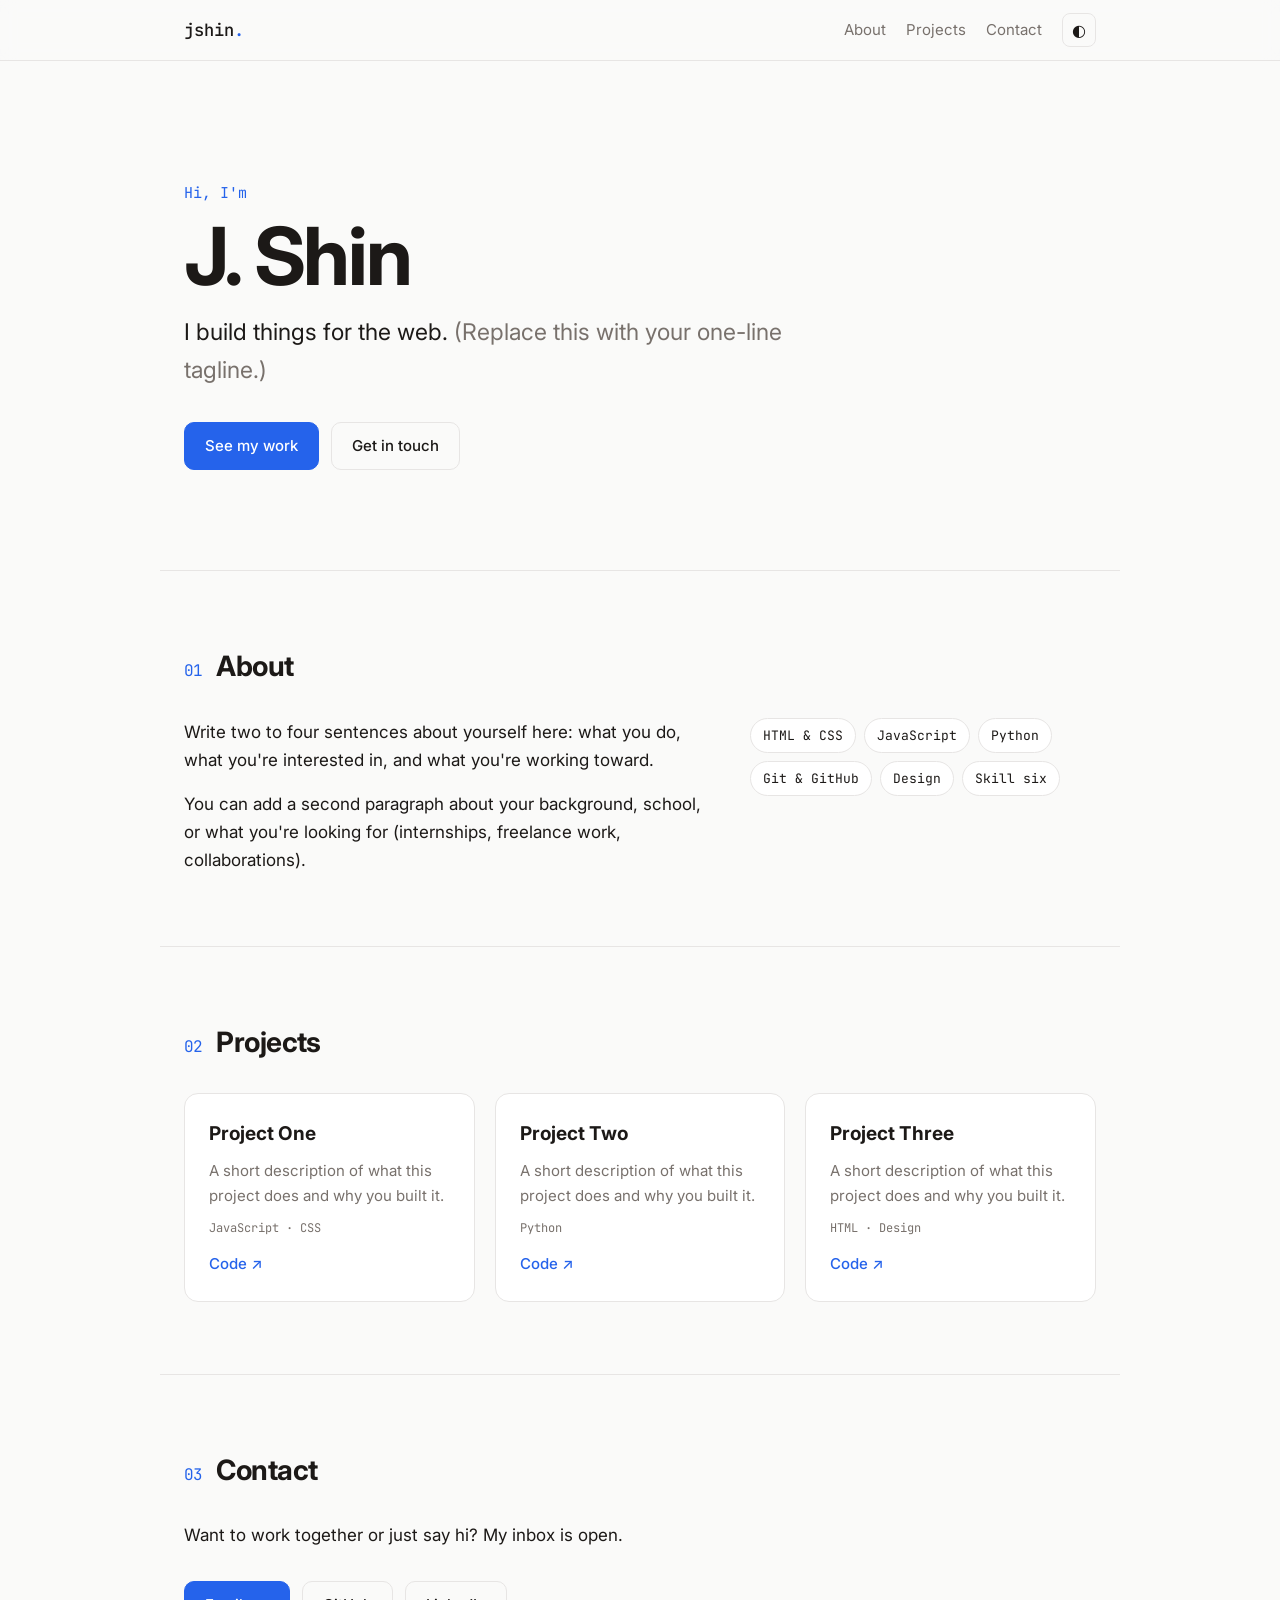
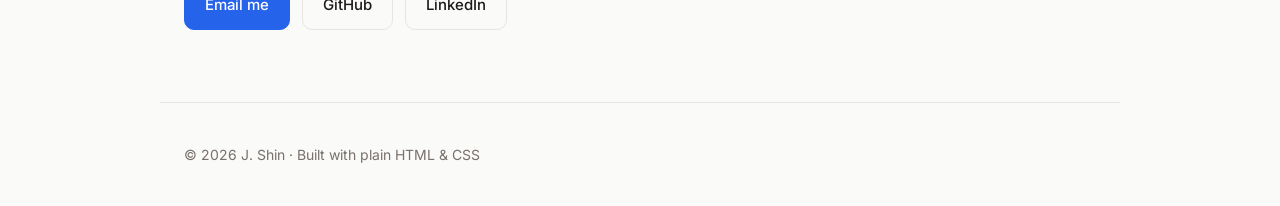
==== index.html @ 148d5515 "Add portfolio site Co-Authored-By: Claude Opus 5.5 <noreply@anthropic.com> Claude-Session: https://c" ====
<!doctype html>
<html lang="en">
<head>
  <meta charset="utf-8">
  <meta name="viewport" content="width=device-width, initial-scale=1">
  <title>J. Shin</title>
  <meta name="description" content="Portfolio of J. Shin — projects, about, and contact.">
  <link rel="preconnect" href="https://fonts.googleapis.com">
  <link rel="preconnect" href="https://fonts.gstatic.com" crossorigin>
  <link href="https://fonts.googleapis.com/css2?family=Inter:wght@400;500;600;700&family=JetBrains+Mono:wght@400;500&display=swap" rel="stylesheet">
  <link rel="stylesheet" href="style.css">
</head>
<body>
  <header class="nav">
    <div class="wrap nav-inner">
      <a href="#top" class="logo">jshin<span>.</span></a>
      <nav>
        <a href="#about">About</a>
        <a href="#projects">Projects</a>
        <a href="#contact">Contact</a>
        <button id="theme" aria-label="Toggle dark mode">◐</button>
      </nav>
    </div>
  </header>

  <main id="top">
    <!-- HERO: edit your name and tagline here -->
    <section class="hero wrap">
      <p class="kicker">Hi, I'm</p>
      <h1>J. Shin</h1>
      <p class="tagline">I build things for the web. <span class="muted">(Replace this with your one-line tagline.)</span></p>
      <div class="cta">
        <a class="btn primary" href="#projects">See my work</a>
        <a class="btn" href="#contact">Get in touch</a>
      </div>
    </section>

    <!-- ABOUT -->
    <section id="about" class="wrap section">
      <h2><span class="num">01</span> About</h2>
      <div class="about-grid">
        <div>
          <p>Write two to four sentences about yourself here: what you do, what you're interested in, and what you're working toward.</p>
          <p>You can add a second paragraph about your background, school, or what you're looking for (internships, freelance work, collaborations).</p>
        </div>
        <ul class="skills">
          <li>HTML &amp; CSS</li>
          <li>JavaScript</li>
          <li>Python</li>
          <li>Git &amp; GitHub</li>
          <li>Design</li>
          <li>Skill six</li>
        </ul>
      </div>
    </section>

    <!-- PROJECTS: copy a <article class="card"> block to add more -->
    <section id="projects" class="wrap section">
      <h2><span class="num">02</span> Projects</h2>
      <div class="grid">
        <article class="card">
          <h3>Project One</h3>
          <p>A short description of what this project does and why you built it.</p>
          <p class="tags">JavaScript · CSS</p>
          <div class="links"><a href="https://github.com/jshin0229">Code ↗</a></div>
        </article>
        <article class="card">
          <h3>Project Two</h3>
          <p>A short description of what this project does and why you built it.</p>
          <p class="tags">Python</p>
          <div class="links"><a href="https://github.com/jshin0229">Code ↗</a></div>
        </article>
        <article class="card">
          <h3>Project Three</h3>
          <p>A short description of what this project does and why you built it.</p>
          <p class="tags">HTML · Design</p>
          <div class="links"><a href="https://github.com/jshin0229">Code ↗</a></div>
        </article>
      </div>
    </section>

    <!-- CONTACT -->
    <section id="contact" class="wrap section contact">
      <h2><span class="num">03</span> Contact</h2>
      <p>Want to work together or just say hi? My inbox is open.</p>
      <div class="cta">
        <a class="btn primary" href="mailto:you@example.com">Email me</a>
        <a class="btn" href="https://github.com/jshin0229">GitHub</a>
        <a class="btn" href="https://www.linkedin.com/">LinkedIn</a>
      </div>
    </section>
  </main>

  <footer class="wrap footer">
    <p>© <span id="year"></span> J. Shin · Built with plain HTML &amp; CSS</p>
  </footer>

  <script>
    document.getElementById('year').textContent = new Date().getFullYear();
    const root = document.documentElement, btn = document.getElementById('theme');
    try { const t = localStorage.getItem('theme'); if (t) root.dataset.theme = t; } catch (e) {}
    btn.addEventListener('click', () => {
      const dark = root.dataset.theme ? root.dataset.theme === 'dark' : matchMedia('(prefers-color-scheme: dark)').matches;
      root.dataset.theme = dark ? 'light' : 'dark';
      try { localStorage.setItem('theme', root.dataset.theme); } catch (e) {}
    });
  </script>
</body>
</html>
---- style.css ----
:root {
  --bg: #fafaf9; --surface: #ffffff; --text: #1c1917; --muted: #78716c;
  --border: #e7e5e4; --accent: #2563eb; --accent-text: #ffffff;
}
@media (prefers-color-scheme: dark) {
  :root:not([data-theme="light"]) {
    --bg: #0c0a09; --surface: #1c1917; --text: #f5f5f4; --muted: #a8a29e;
    --border: #292524; --accent: #60a5fa; --accent-text: #0c0a09;
  }
}
:root[data-theme="dark"] {
  --bg: #0c0a09; --surface: #1c1917; --text: #f5f5f4; --muted: #a8a29e;
  --border: #292524; --accent: #60a5fa; --accent-text: #0c0a09;
}

* { box-sizing: border-box; margin: 0; }
html { scroll-behavior: smooth; }
body {
  background: var(--bg); color: var(--text);
  font: 17px/1.65 Inter, system-ui, sans-serif;
  -webkit-font-smoothing: antialiased;
}
a { color: inherit; }
.wrap { max-width: 960px; margin: 0 auto; padding: 0 24px; }
.muted { color: var(--muted); }

.nav {
  position: sticky; top: 0; z-index: 10;
  background: color-mix(in srgb, var(--bg) 85%, transparent);
  backdrop-filter: blur(8px); border-bottom: 1px solid var(--border);
}
.nav-inner { display: flex; align-items: center; justify-content: space-between; height: 60px; }
.logo { font-family: "JetBrains Mono", monospace; font-weight: 500; text-decoration: none; }
.logo span { color: var(--accent); }
nav { display: flex; align-items: center; gap: 20px; }
nav a { text-decoration: none; color: var(--muted); font-size: 15px; }
nav a:hover { color: var(--text); }
#theme {
  background: none; border: 1px solid var(--border); color: var(--text);
  border-radius: 8px; width: 34px; height: 34px; cursor: pointer; font-size: 16px;
}

.hero { padding: 120px 24px 100px; }
.kicker { font-family: "JetBrains Mono", monospace; color: var(--accent); font-size: 15px; }
h1 { font-size: clamp(44px, 9vw, 80px); line-height: 1.05; letter-spacing: -0.03em; margin: 8px 0 16px; }
.tagline { font-size: clamp(19px, 2.6vw, 23px); max-width: 600px; }
.cta { display: flex; flex-wrap: wrap; gap: 12px; margin-top: 32px; }
.btn {
  display: inline-block; padding: 11px 20px; border-radius: 10px; text-decoration: none;
  border: 1px solid var(--border); font-weight: 500; font-size: 15px;
  transition: transform .15s, border-color .15s;
}
.btn:hover { transform: translateY(-2px); border-color: var(--accent); }
.btn.primary { background: var(--accent); color: var(--accent-text); border-color: var(--accent); }

.section { padding: 72px 24px; border-top: 1px solid var(--border); }
h2 { font-size: 28px; letter-spacing: -0.02em; margin-bottom: 28px; }
.num { font-family: "JetBrains Mono", monospace; color: var(--accent); font-size: 16px; font-weight: 400; margin-right: 8px; }
.about-grid { display: grid; grid-template-columns: 3fr 2fr; gap: 48px; }
.about-grid p + p { margin-top: 16px; }
.skills { list-style: none; padding: 0; display: flex; flex-wrap: wrap; gap: 8px; align-content: start; }
.skills li {
  font-family: "JetBrains Mono", monospace; font-size: 13px;
  padding: 6px 12px; border: 1px solid var(--border); border-radius: 999px; background: var(--surface);
}

.grid { display: grid; grid-template-columns: repeat(auto-fill, minmax(260px, 1fr)); gap: 20px; }
.card {
  background: var(--surface); border: 1px solid var(--border); border-radius: 14px;
  padding: 24px; display: flex; flex-direction: column; gap: 10px;
  transition: transform .15s, border-color .15s;
}
.card:hover { transform: translateY(-3px); border-color: var(--accent); }
.card h3 { font-size: 19px; }
.card p { color: var(--muted); font-size: 15px; }
.tags { font-family: "JetBrains Mono", monospace; font-size: 12px !important; }
.links { margin-top: auto; }
.links a { color: var(--accent); text-decoration: none; font-weight: 500; font-size: 15px; }

.contact p { max-width: 520px; }
.footer { padding: 40px 24px; color: var(--muted); font-size: 14px; border-top: 1px solid var(--border); }

@media (max-width: 640px) {
  .wrap { padding: 0 16px; }
  .hero { padding: 72px 16px 64px; }
  .section { padding: 56px 16px; }
  .about-grid { grid-template-columns: 1fr; gap: 28px; }
  nav { gap: 14px; }
}
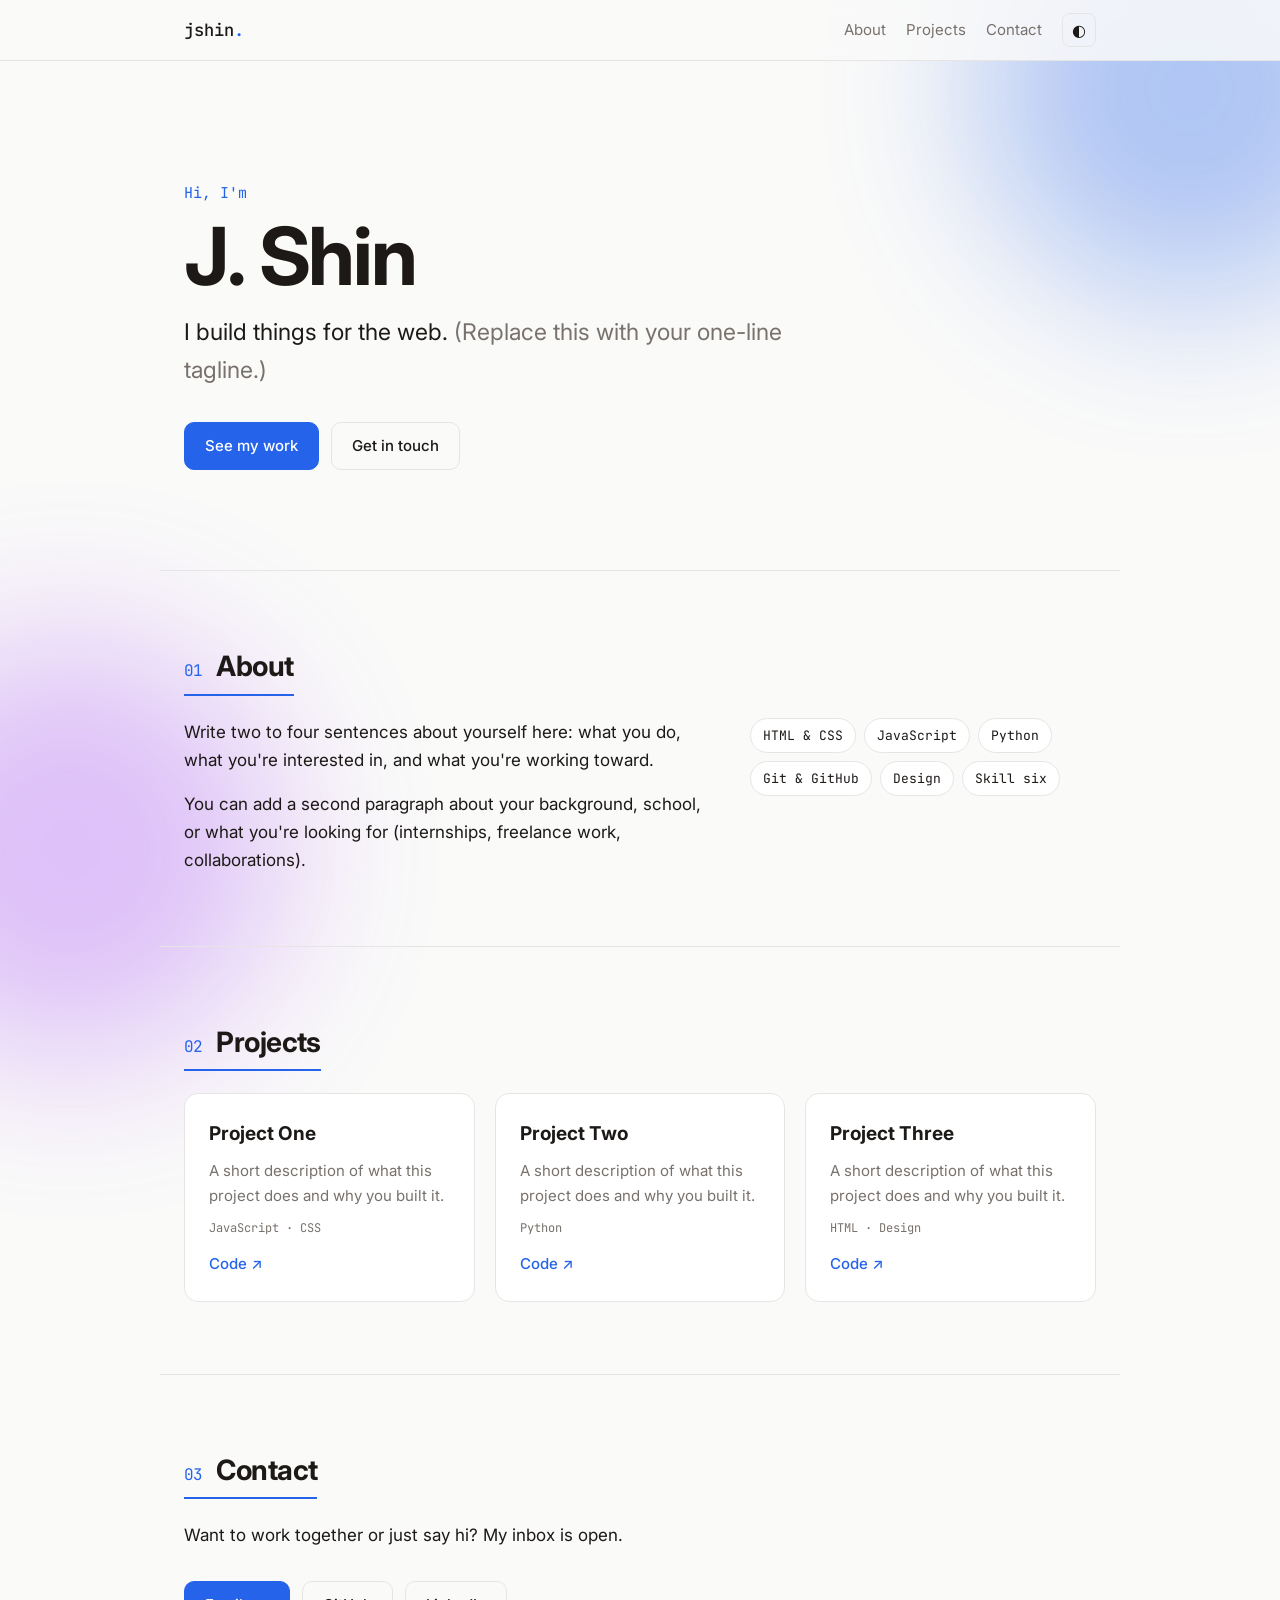
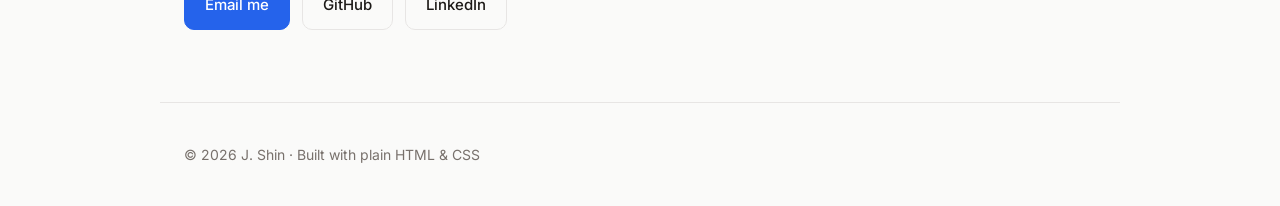
==== commit d8ba6e05: "Add scroll animations Letter-by-letter name intro, scroll-triggered reveals with staggered cards and" ====
--- a/index.html
+++ b/index.html
@@ -9,8 +9,12 @@
   <link rel="preconnect" href="https://fonts.gstatic.com" crossorigin>
   <link href="https://fonts.googleapis.com/css2?family=Inter:wght@400;500;600;700&family=JetBrains+Mono:wght@400;500&display=swap" rel="stylesheet">
   <link rel="stylesheet" href="style.css">
+  <script>document.documentElement.classList.add('js')</script>
 </head>
 <body>
+  <div class="progress" aria-hidden="true"></div>
+  <div class="blob b1" aria-hidden="true"></div>
+  <div class="blob b2" aria-hidden="true"></div>
   <header class="nav">
     <div class="wrap nav-inner">
       <a href="#top" class="logo">jshin<span>.</span></a>
@@ -26,10 +30,10 @@
   <main id="top">
     <!-- HERO: edit your name and tagline here -->
     <section class="hero wrap">
-      <p class="kicker">Hi, I'm</p>
-      <h1>J. Shin</h1>
-      <p class="tagline">I build things for the web. <span class="muted">(Replace this with your one-line tagline.)</span></p>
-      <div class="cta">
+      <p class="kicker intro" style="--d:0">Hi, I'm</p>
+      <h1 class="intro" style="--d:1"><span class="split">J. Shin</span></h1>
+      <p class="tagline intro" style="--d:2">I build things for the web. <span class="muted">(Replace this with your one-line tagline.)</span></p>
+      <div class="cta intro" style="--d:3">
         <a class="btn primary" href="#projects">See my work</a>
         <a class="btn" href="#contact">Get in touch</a>
       </div>
@@ -37,13 +41,13 @@
 
     <!-- ABOUT -->
     <section id="about" class="wrap section">
-      <h2><span class="num">01</span> About</h2>
+      <h2 data-reveal><span class="num">01</span> About</h2>
       <div class="about-grid">
-        <div>
+        <div data-reveal="left">
           <p>Write two to four sentences about yourself here: what you do, what you're interested in, and what you're working toward.</p>
           <p>You can add a second paragraph about your background, school, or what you're looking for (internships, freelance work, collaborations).</p>
         </div>
-        <ul class="skills">
+        <ul class="skills" data-reveal="stagger">
           <li>HTML &amp; CSS</li>
           <li>JavaScript</li>
           <li>Python</li>
@@ -56,8 +60,8 @@
 
     <!-- PROJECTS: copy a <article class="card"> block to add more -->
     <section id="projects" class="wrap section">
-      <h2><span class="num">02</span> Projects</h2>
-      <div class="grid">
+      <h2 data-reveal><span class="num">02</span> Projects</h2>
+      <div class="grid" data-reveal="stagger">
         <article class="card">
           <h3>Project One</h3>
           <p>A short description of what this project does and why you built it.</p>
@@ -81,9 +85,9 @@
 
     <!-- CONTACT -->
     <section id="contact" class="wrap section contact">
-      <h2><span class="num">03</span> Contact</h2>
-      <p>Want to work together or just say hi? My inbox is open.</p>
-      <div class="cta">
+      <h2 data-reveal><span class="num">03</span> Contact</h2>
+      <p data-reveal>Want to work together or just say hi? My inbox is open.</p>
+      <div class="cta" data-reveal="stagger">
         <a class="btn primary" href="mailto:you@example.com">Email me</a>
         <a class="btn" href="https://github.com/jshin0229">GitHub</a>
         <a class="btn" href="https://www.linkedin.com/">LinkedIn</a>
@@ -104,6 +108,48 @@
       root.dataset.theme = dark ? 'light' : 'dark';
       try { localStorage.setItem('theme', root.dataset.theme); } catch (e) {}
     });
+    // Split the big name into letters so they can animate one by one
+    document.querySelectorAll('.split').forEach(el => {
+      const text = el.textContent; el.textContent = ''; el.setAttribute('aria-label', text);
+      [...text].forEach((ch, i) => {
+        const s = document.createElement('span');
+        s.className = 'ch'; s.setAttribute('aria-hidden', 'true');
+        s.style.setProperty('--i', i); s.textContent = ch === ' ' ? '\u00a0' : ch;
+        el.appendChild(s);
+      });
+    });
+
+    // Give children of stagger groups an index for delayed animation
+    document.querySelectorAll('[data-reveal="stagger"]').forEach(g =>
+      [...g.children].forEach((c, i) => c.style.setProperty('--i', i)));
+
+    // Reveal elements when they scroll into view
+    const io = new IntersectionObserver(entries => entries.forEach(e => {
+      if (e.isIntersecting) { e.target.classList.add('in'); io.unobserve(e.target); }
+    }), { threshold: 0.15, rootMargin: '0px 0px -40px 0px' });
+    document.querySelectorAll('[data-reveal]').forEach(el => io.observe(el));
+
+    // Scroll progress bar + background parallax
+    const bar = document.querySelector('.progress');
+    const onScroll = () => {
+      const max = document.documentElement.scrollHeight - innerHeight;
+      bar.style.transform = `scaleX(${max > 0 ? scrollY / max : 0})`;
+      root.style.setProperty('--scroll', scrollY);
+    };
+    addEventListener('scroll', onScroll, { passive: true }); onScroll();
+
+    // 3D tilt on project cards following the mouse
+    if (matchMedia('(hover: hover) and (prefers-reduced-motion: no-preference)').matches) {
+      document.querySelectorAll('.card').forEach(card => {
+        card.addEventListener('pointermove', e => {
+          const r = card.getBoundingClientRect();
+          const x = (e.clientX - r.left) / r.width - 0.5, y = (e.clientY - r.top) / r.height - 0.5;
+          card.style.setProperty('--rx', `${-y * 10}deg`); card.style.setProperty('--ry', `${x * 10}deg`);
+          card.style.setProperty('--mx', `${(x + 0.5) * 100}%`); card.style.setProperty('--my', `${(y + 0.5) * 100}%`);
+        });
+        card.addEventListener('pointerleave', () => { card.style.setProperty('--rx', '0deg'); card.style.setProperty('--ry', '0deg'); });
+      });
+    }
   </script>
 </body>
 </html>
--- a/style.css
+++ b/style.css
@@ -87,3 +87,77 @@
   .about-grid { grid-template-columns: 1fr; gap: 28px; }
   nav { gap: 14px; }
 }
+
+/* ---------- Animations ---------- */
+.progress {
+  position: fixed; top: 0; left: 0; right: 0; height: 3px; z-index: 20;
+  background: linear-gradient(90deg, var(--accent), #a855f7, #ec4899);
+  transform-origin: 0 50%; transform: scaleX(0);
+}
+
+/* Soft glowing blobs drifting behind the page */
+.blob {
+  position: fixed; z-index: -1; border-radius: 50%; filter: blur(80px); opacity: .35; pointer-events: none;
+  width: 420px; height: 420px;
+}
+.b1 { background: var(--accent); top: -120px; right: -120px; animation: drift 18s ease-in-out infinite alternate;
+  translate: 0 calc(var(--scroll, 0) * -0.15px); }
+.b2 { background: #a855f7; bottom: -160px; left: -140px; animation: drift 22s ease-in-out infinite alternate-reverse;
+  translate: 0 calc(var(--scroll, 0) * 0.1px); }
+@keyframes drift { to { transform: translate(-60px, 80px) scale(1.15); } }
+
+/* Hero entrance on page load */
+.js .intro { opacity: 0; animation: rise .9s cubic-bezier(.2,.7,.2,1) forwards; animation-delay: calc(var(--d) * 120ms + 100ms); }
+.js h1.intro { opacity: 1; animation: none; }
+.split { display: inline-block; }
+.js .ch {
+  display: inline-block; opacity: 0; transform: translateY(0.6em) rotate(8deg);
+  animation: letter .7s cubic-bezier(.2,.8,.2,1.2) forwards; animation-delay: calc(var(--i) * 45ms + 200ms);
+}
+.ch:hover { color: var(--accent); transform: translateY(-6px) !important; transition: transform .2s, color .2s; }
+@keyframes rise { from { opacity: 0; transform: translateY(24px); } to { opacity: 1; transform: none; } }
+@keyframes letter { to { opacity: 1; transform: none; } }
+
+/* Scroll reveals */
+.js [data-reveal] { opacity: 0; transform: translateY(40px); transition: opacity .8s ease, transform .8s cubic-bezier(.2,.7,.2,1); }
+.js [data-reveal="left"] { transform: translateX(-50px); }
+.js [data-reveal].in { opacity: 1; transform: none; }
+
+/* Stagger groups: the container shows, children pop in one after another */
+.js [data-reveal="stagger"] { opacity: 1; transform: none; }
+.js [data-reveal="stagger"] > * {
+  opacity: 0; transform: translateY(30px) scale(.96);
+  transition: opacity .6s ease, transform .6s cubic-bezier(.2,.7,.2,1.1);
+  transition-delay: calc(var(--i, 0) * 90ms);
+}
+.js [data-reveal="stagger"].in > * { opacity: 1; transform: none; }
+
+/* Heading underline draws in */
+h2 { position: relative; display: inline-block; }
+h2::after {
+  content: ""; position: absolute; left: 0; bottom: -6px; height: 2px; width: 100%;
+  background: var(--accent); transform: scaleX(0); transform-origin: left;
+  transition: transform .9s cubic-bezier(.2,.7,.2,1) .3s;
+}
+.js h2.in::after, html:not(.js) h2::after { transform: scaleX(1); }
+
+/* Project cards: 3D tilt + spotlight */
+.grid { perspective: 900px; }
+.js .grid.in > .card {
+  transform: rotateX(var(--rx, 0deg)) rotateY(var(--ry, 0deg));
+  transition: opacity .6s ease, transform .25s ease-out, border-color .15s;
+}
+.card { position: relative; overflow: hidden; }
+.card::before {
+  content: ""; position: absolute; inset: 0; pointer-events: none; opacity: 0; transition: opacity .3s;
+  background: radial-gradient(300px circle at var(--mx, 50%) var(--my, 50%), color-mix(in srgb, var(--accent) 18%, transparent), transparent 60%);
+}
+.card:hover::before { opacity: 1; }
+.card > * { position: relative; }
+
+@media (prefers-reduced-motion: reduce) {
+  *, *::before, *::after { animation: none !important; transition: none !important; }
+  .js .intro, .js .ch, .js [data-reveal], .js [data-reveal] > * { opacity: 1 !important; transform: none !important; }
+  h2::after { transform: scaleX(1); }
+  .blob { translate: none; }
+}
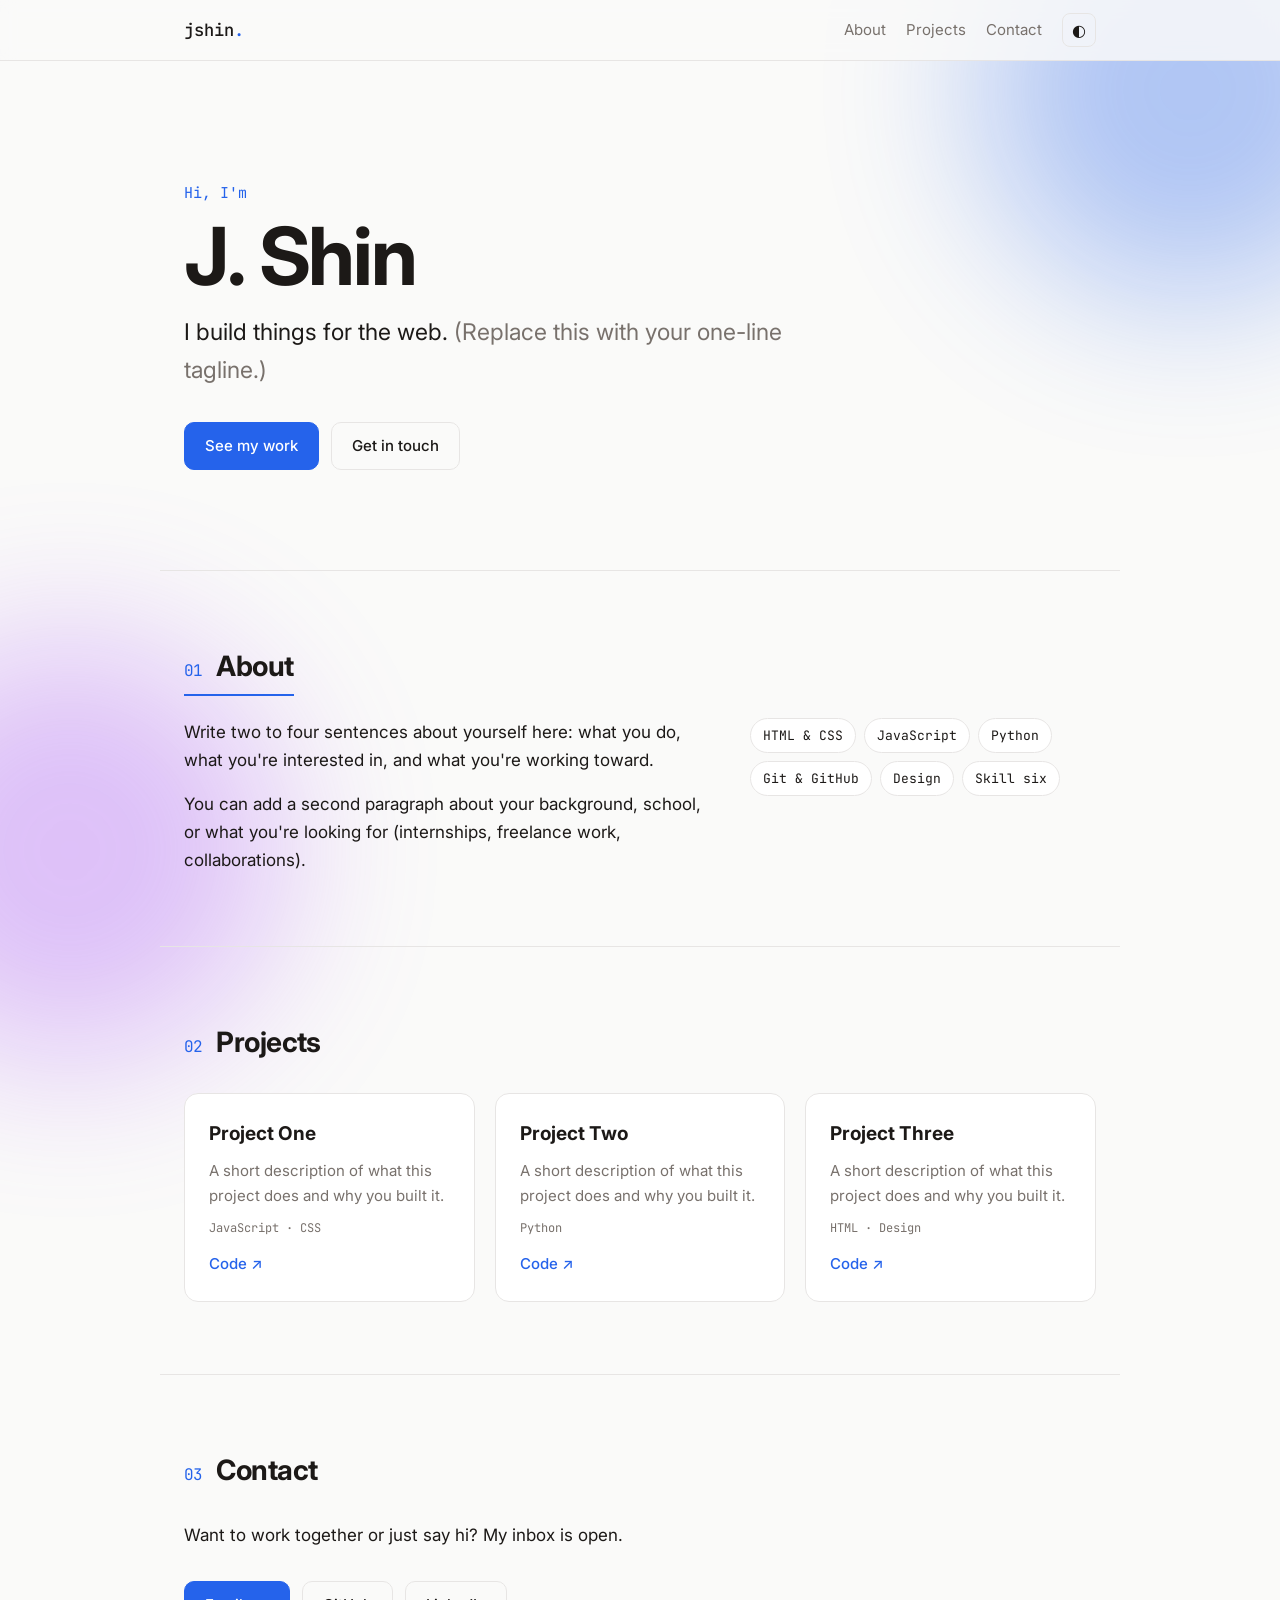
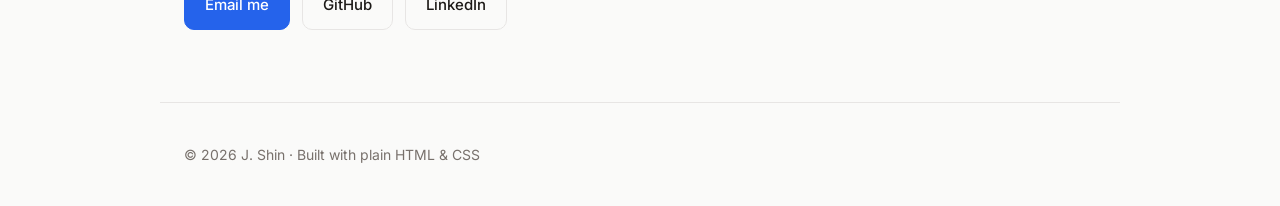
==== commit b5833282: "Animate elements out when they leave the screen Co-Authored-By: Claude Opus 5.5 <noreply@anthropic.c" ====
--- a/index.html
+++ b/index.html
@@ -123,9 +123,11 @@
     document.querySelectorAll('[data-reveal="stagger"]').forEach(g =>
       [...g.children].forEach((c, i) => c.style.setProperty('--i', i)));
 
-    // Reveal elements when they scroll into view
+    // Animate elements in when they enter the screen and back out when they leave
+    // (works scrolling both down and up)
     const io = new IntersectionObserver(entries => entries.forEach(e => {
-      if (e.isIntersecting) { e.target.classList.add('in'); io.unobserve(e.target); }
+      e.target.classList.toggle('in', e.isIntersecting);
+      if (!e.isIntersecting) e.target.classList.toggle('above', e.boundingClientRect.top < 0);
     }), { threshold: 0.15, rootMargin: '0px 0px -40px 0px' });
     document.querySelectorAll('[data-reveal]').forEach(el => io.observe(el));
 
--- a/style.css
+++ b/style.css
@@ -161,3 +161,12 @@
   h2::after { transform: scaleX(1); }
   .blob { translate: none; }
 }
+
+/* Elements that scrolled off the top leave upward, so scrolling back up
+   brings them down into place (mirrors the scroll direction) */
+.js [data-reveal].above:not(.in) { transform: translateY(-40px); }
+.js [data-reveal="left"].above:not(.in) { transform: translateX(-50px); }
+.js [data-reveal="stagger"].above:not(.in) { transform: none; }
+.js [data-reveal="stagger"].above:not(.in) > * { transform: translateY(-30px) scale(.96); }
+/* Faster exit so it feels snappy, normal speed on enter */
+.js [data-reveal]:not(.in), .js [data-reveal="stagger"]:not(.in) > * { transition-duration: .45s; transition-delay: 0s; }
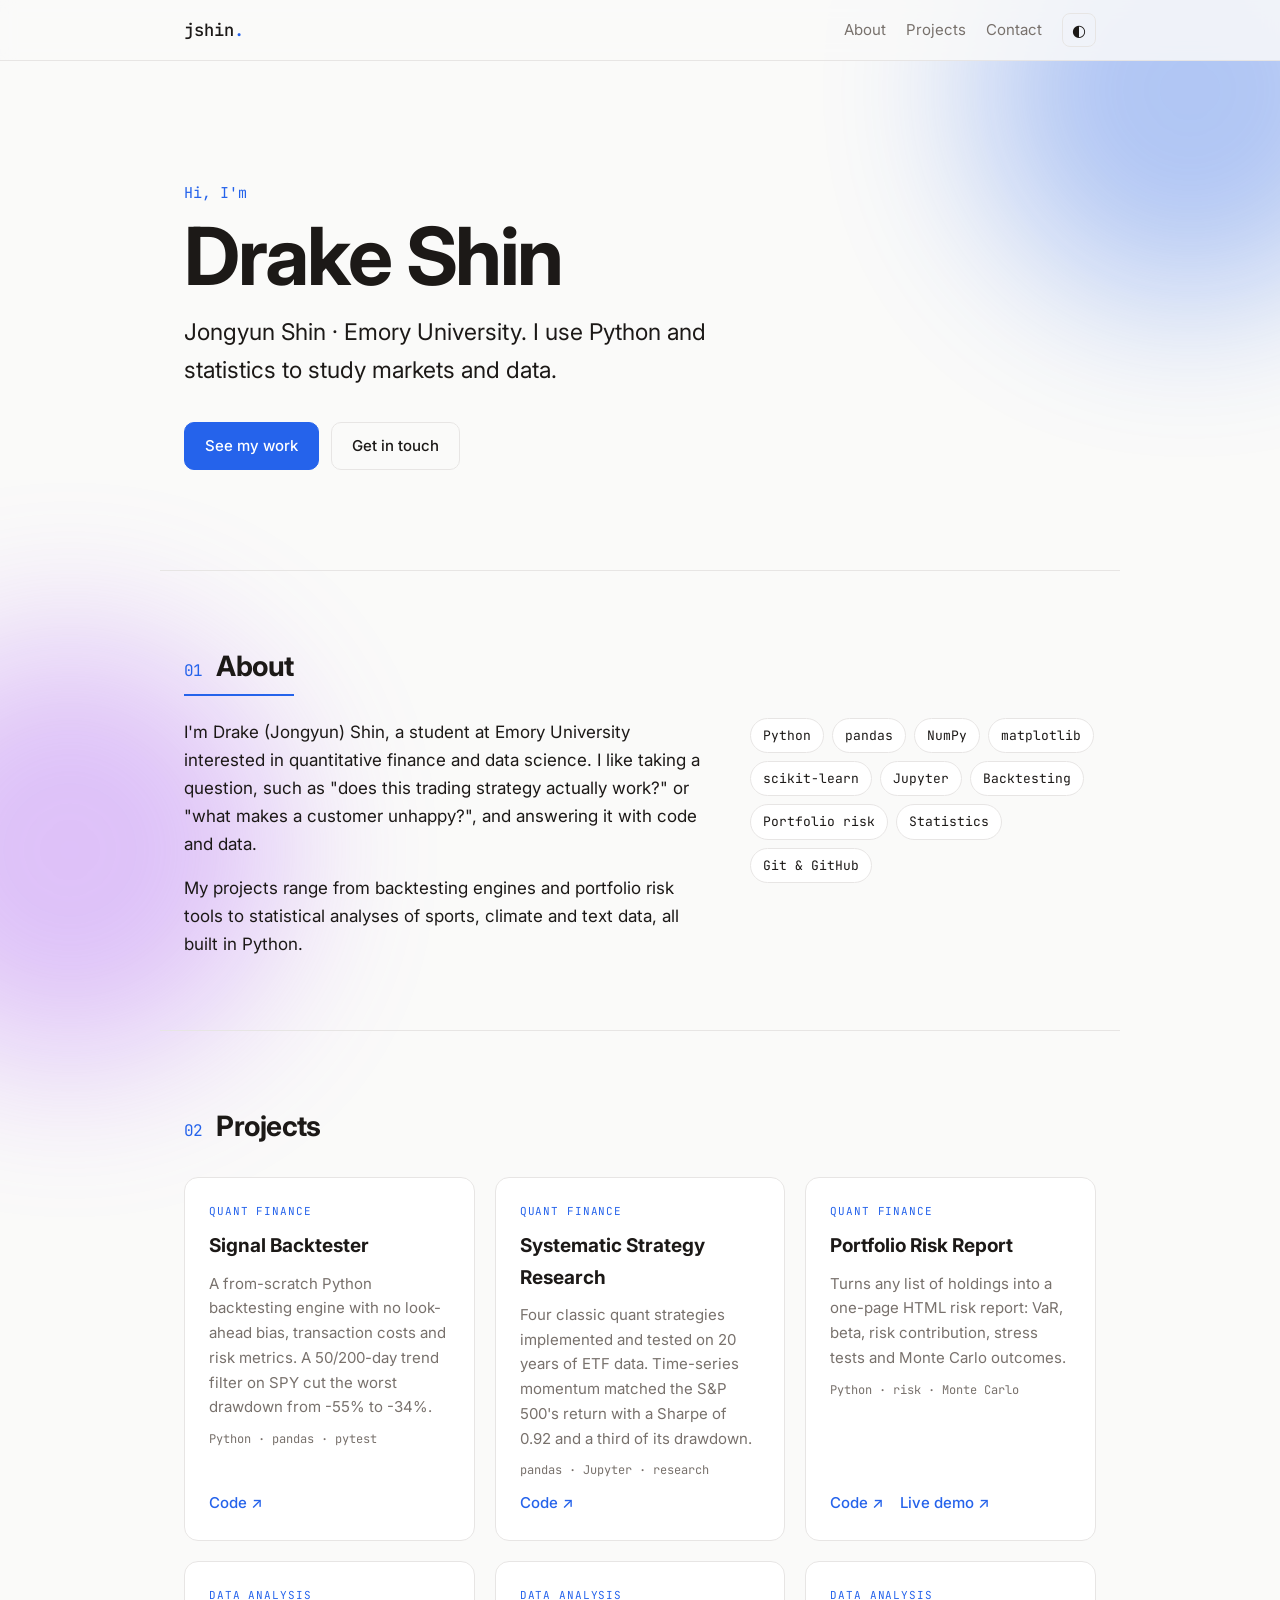
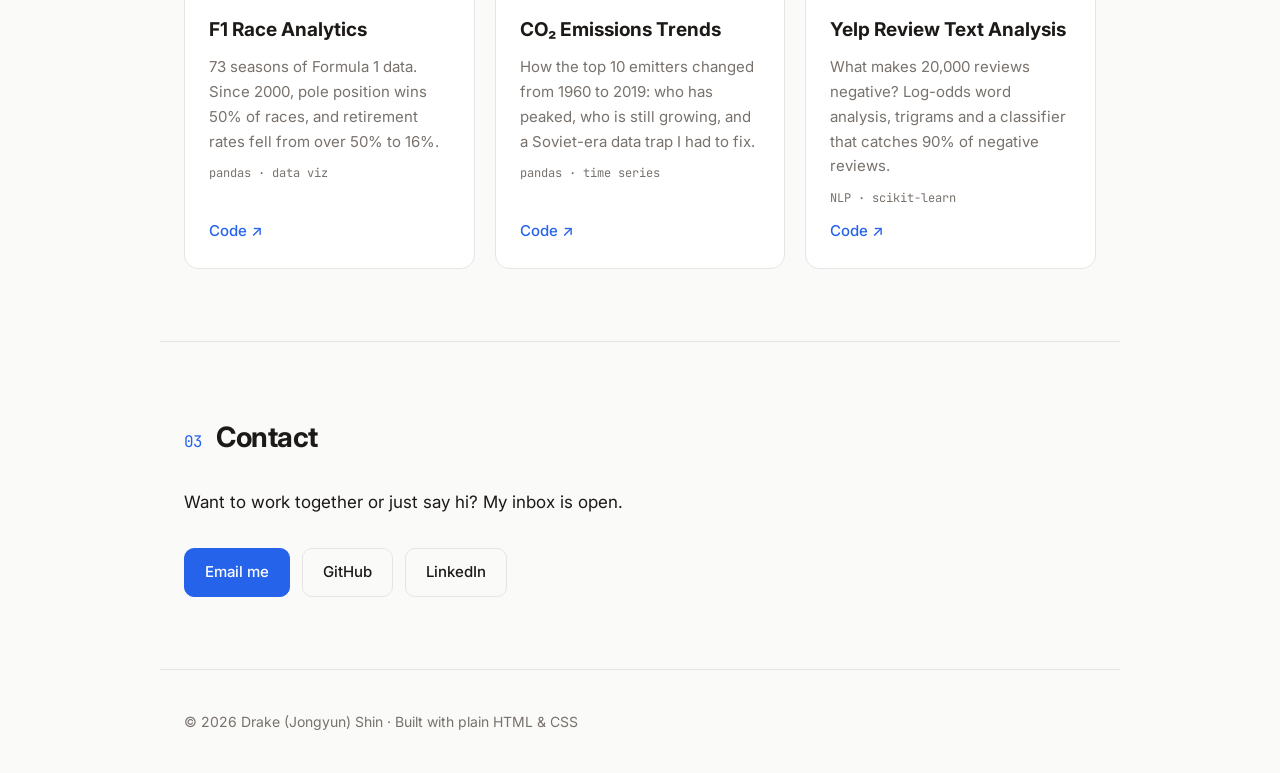
==== commit 46ef6b06: "Add name, bio, skills and six project cards Co-Authored-By: Claude Opus 5.5 <noreply@anthropic.com> " ====
--- a/index.html
+++ b/index.html
@@ -3,8 +3,8 @@
 <head>
   <meta charset="utf-8">
   <meta name="viewport" content="width=device-width, initial-scale=1">
-  <title>J. Shin</title>
-  <meta name="description" content="Portfolio of J. Shin — projects, about, and contact.">
+  <title>Drake (Jongyun) Shin</title>
+  <meta name="description" content="Drake (Jongyun) Shin: quantitative finance and data analysis projects.">
   <link rel="preconnect" href="https://fonts.googleapis.com">
   <link rel="preconnect" href="https://fonts.gstatic.com" crossorigin>
   <link href="https://fonts.googleapis.com/css2?family=Inter:wght@400;500;600;700&family=JetBrains+Mono:wght@400;500&display=swap" rel="stylesheet">
@@ -31,8 +31,8 @@
     <!-- HERO: edit your name and tagline here -->
     <section class="hero wrap">
       <p class="kicker intro" style="--d:0">Hi, I'm</p>
-      <h1 class="intro" style="--d:1"><span class="split">J. Shin</span></h1>
-      <p class="tagline intro" style="--d:2">I build things for the web. <span class="muted">(Replace this with your one-line tagline.)</span></p>
+      <h1 class="intro" style="--d:1"><span class="split">Drake Shin</span></h1>
+      <p class="tagline intro" style="--d:2">Jongyun Shin · Emory University. I use Python and statistics to study markets and data.</p>
       <div class="cta intro" style="--d:3">
         <a class="btn primary" href="#projects">See my work</a>
         <a class="btn" href="#contact">Get in touch</a>
@@ -44,16 +44,20 @@
       <h2 data-reveal><span class="num">01</span> About</h2>
       <div class="about-grid">
         <div data-reveal="left">
-          <p>Write two to four sentences about yourself here: what you do, what you're interested in, and what you're working toward.</p>
-          <p>You can add a second paragraph about your background, school, or what you're looking for (internships, freelance work, collaborations).</p>
+          <p>I'm Drake (Jongyun) Shin, a student at Emory University interested in quantitative finance and data science. I like taking a question, such as "does this trading strategy actually work?" or "what makes a customer unhappy?", and answering it with code and data.</p>
+          <p>My projects range from backtesting engines and portfolio risk tools to statistical analyses of sports, climate and text data, all built in Python.</p>
         </div>
         <ul class="skills" data-reveal="stagger">
-          <li>HTML &amp; CSS</li>
-          <li>JavaScript</li>
           <li>Python</li>
+          <li>pandas</li>
+          <li>NumPy</li>
+          <li>matplotlib</li>
+          <li>scikit-learn</li>
+          <li>Jupyter</li>
+          <li>Backtesting</li>
+          <li>Portfolio risk</li>
+          <li>Statistics</li>
           <li>Git &amp; GitHub</li>
-          <li>Design</li>
-          <li>Skill six</li>
         </ul>
       </div>
     </section>
@@ -63,22 +67,46 @@
       <h2 data-reveal><span class="num">02</span> Projects</h2>
       <div class="grid" data-reveal="stagger">
         <article class="card">
-          <h3>Project One</h3>
-          <p>A short description of what this project does and why you built it.</p>
-          <p class="tags">JavaScript · CSS</p>
-          <div class="links"><a href="https://github.com/jshin0229">Code ↗</a></div>
+          <p class="kind">Quant finance</p>
+          <h3>Signal Backtester</h3>
+          <p>A from-scratch Python backtesting engine with no look-ahead bias, transaction costs and risk metrics. A 50/200-day trend filter on SPY cut the worst drawdown from -55% to -34%.</p>
+          <p class="tags">Python · pandas · pytest</p>
+          <div class="links"><a href="https://github.com/jshin0229/signal-backtester">Code ↗</a></div>
         </article>
         <article class="card">
-          <h3>Project Two</h3>
-          <p>A short description of what this project does and why you built it.</p>
-          <p class="tags">Python</p>
-          <div class="links"><a href="https://github.com/jshin0229">Code ↗</a></div>
+          <p class="kind">Quant finance</p>
+          <h3>Systematic Strategy Research</h3>
+          <p>Four classic quant strategies implemented and tested on 20 years of ETF data. Time-series momentum matched the S&amp;P 500's return with a Sharpe of 0.92 and a third of its drawdown.</p>
+          <p class="tags">pandas · Jupyter · research</p>
+          <div class="links"><a href="https://github.com/jshin0229/systematic-strategy-research">Code ↗</a></div>
         </article>
         <article class="card">
-          <h3>Project Three</h3>
-          <p>A short description of what this project does and why you built it.</p>
-          <p class="tags">HTML · Design</p>
-          <div class="links"><a href="https://github.com/jshin0229">Code ↗</a></div>
+          <p class="kind">Quant finance</p>
+          <h3>Portfolio Risk Report</h3>
+          <p>Turns any list of holdings into a one-page HTML risk report: VaR, beta, risk contribution, stress tests and Monte Carlo outcomes.</p>
+          <p class="tags">Python · risk · Monte Carlo</p>
+          <div class="links"><a href="https://github.com/jshin0229/portfolio-risk-report">Code ↗</a> <a href="https://jshin0229.github.io/portfolio-risk-report/">Live demo ↗</a></div>
+        </article>
+        <article class="card">
+          <p class="kind">Data analysis</p>
+          <h3>F1 Race Analytics</h3>
+          <p>73 seasons of Formula 1 data. Since 2000, pole position wins 50% of races, and retirement rates fell from over 50% to 16%.</p>
+          <p class="tags">pandas · data viz</p>
+          <div class="links"><a href="https://github.com/jshin0229/f1-race-analytics">Code ↗</a></div>
+        </article>
+        <article class="card">
+          <p class="kind">Data analysis</p>
+          <h3>CO₂ Emissions Trends</h3>
+          <p>How the top 10 emitters changed from 1960 to 2019: who has peaked, who is still growing, and a Soviet-era data trap I had to fix.</p>
+          <p class="tags">pandas · time series</p>
+          <div class="links"><a href="https://github.com/jshin0229/co2-emissions-trends">Code ↗</a></div>
+        </article>
+        <article class="card">
+          <p class="kind">Data analysis</p>
+          <h3>Yelp Review Text Analysis</h3>
+          <p>What makes 20,000 reviews negative? Log-odds word analysis, trigrams and a classifier that catches 90% of negative reviews.</p>
+          <p class="tags">NLP · scikit-learn</p>
+          <div class="links"><a href="https://github.com/jshin0229/yelp-review-text-analysis">Code ↗</a></div>
         </article>
       </div>
     </section>
@@ -96,7 +124,7 @@
   </main>
 
   <footer class="wrap footer">
-    <p>© <span id="year"></span> J. Shin · Built with plain HTML &amp; CSS</p>
+    <p>© <span id="year"></span> Drake (Jongyun) Shin · Built with plain HTML &amp; CSS</p>
   </footer>
 
   <script>
--- a/style.css
+++ b/style.css
@@ -170,3 +170,6 @@
 .js [data-reveal="stagger"].above:not(.in) > * { transform: translateY(-30px) scale(.96); }
 /* Faster exit so it feels snappy, normal speed on enter */
 .js [data-reveal]:not(.in), .js [data-reveal="stagger"]:not(.in) > * { transition-duration: .45s; transition-delay: 0s; }
+
+.kind { font-family: "JetBrains Mono", monospace; font-size: 11px !important; text-transform: uppercase; letter-spacing: .08em; color: var(--accent) !important; }
+.links { display: flex; gap: 16px; flex-wrap: wrap; }
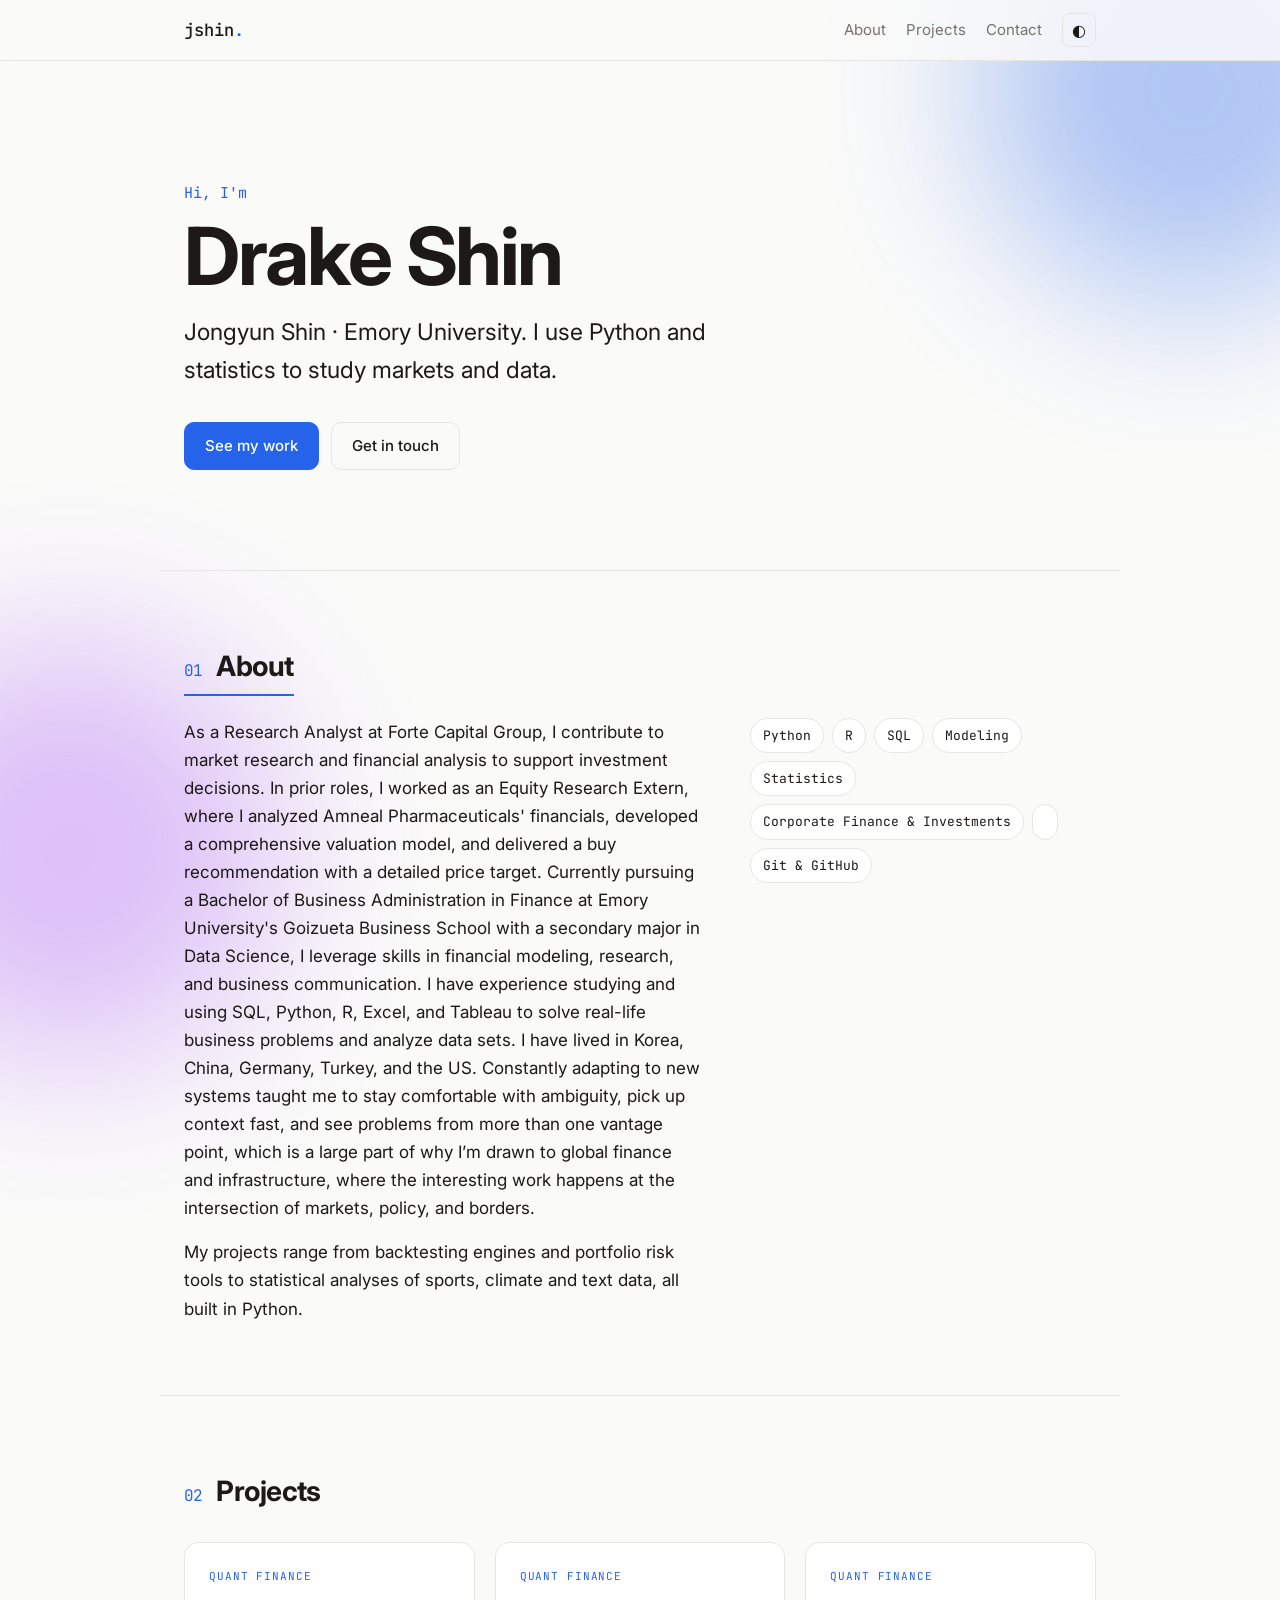
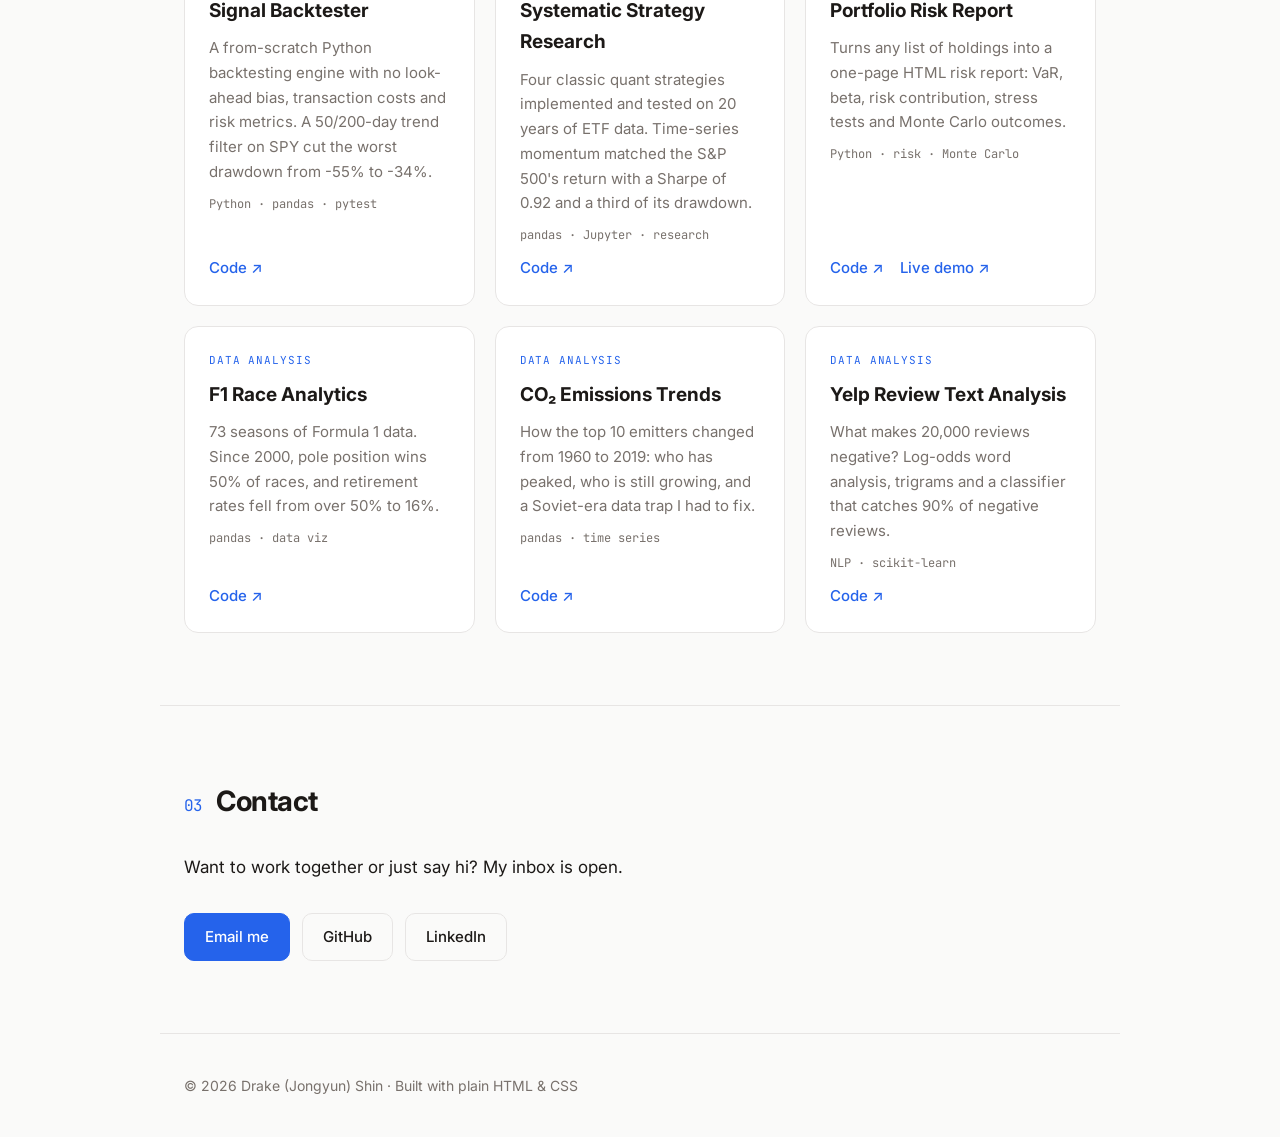
==== commit 35ee8d09: "Revise about section and update skills Updated personal description and skills list." ====
--- a/index.html
+++ b/index.html
@@ -44,19 +44,22 @@
       <h2 data-reveal><span class="num">01</span> About</h2>
       <div class="about-grid">
         <div data-reveal="left">
-          <p>I'm Drake (Jongyun) Shin, a student at Emory University interested in quantitative finance and data science. I like taking a question, such as "does this trading strategy actually work?" or "what makes a customer unhappy?", and answering it with code and data.</p>
+          <p>As a Research Analyst at Forte Capital Group, I contribute to market research and financial analysis to support investment decisions. In prior roles, 
+            I worked as an Equity Research Extern, where I analyzed Amneal Pharmaceuticals' financials, developed a comprehensive valuation model, and delivered a 
+            buy recommendation with a detailed price target. Currently pursuing a Bachelor of Business Administration in Finance at Emory University's Goizueta Business School 
+            with a secondary major in Data Science, I leverage skills in financial modeling, research, and business communication. I have experience studying and using SQL, 
+            Python, R, Excel, and Tableau to solve real-life business problems and analyze data sets. I have lived in Korea, China, Germany, Turkey, and the US. Constantly 
+            adapting to new systems taught me to stay comfortable with ambiguity, pick up context fast, and see problems from more than one vantage point, which is a large part of 
+            why I’m drawn to global finance and infrastructure, where the interesting work happens at the intersection of markets, policy, and borders. </p>
           <p>My projects range from backtesting engines and portfolio risk tools to statistical analyses of sports, climate and text data, all built in Python.</p>
         </div>
         <ul class="skills" data-reveal="stagger">
           <li>Python</li>
-          <li>pandas</li>
-          <li>NumPy</li>
-          <li>matplotlib</li>
-          <li>scikit-learn</li>
-          <li>Jupyter</li>
-          <li>Backtesting</li>
-          <li>Portfolio risk</li>
+          <li>R</li>
+          <li>SQL</li>
+          <li>Modeling</li>
           <li>Statistics</li>
+          <li>Corporate Finance & Investments<li>
           <li>Git &amp; GitHub</li>
         </ul>
       </div>
@@ -116,9 +119,9 @@
       <h2 data-reveal><span class="num">03</span> Contact</h2>
       <p data-reveal>Want to work together or just say hi? My inbox is open.</p>
       <div class="cta" data-reveal="stagger">
-        <a class="btn primary" href="mailto:you@example.com">Email me</a>
+        <a class="btn primary" href="mailto:jshin0229@gmail.com">Email me</a>
         <a class="btn" href="https://github.com/jshin0229">GitHub</a>
-        <a class="btn" href="https://www.linkedin.com/">LinkedIn</a>
+        <a class="btn" href="https://www.linkedin.com/drake-shin">LinkedIn</a>
       </div>
     </section>
   </main>
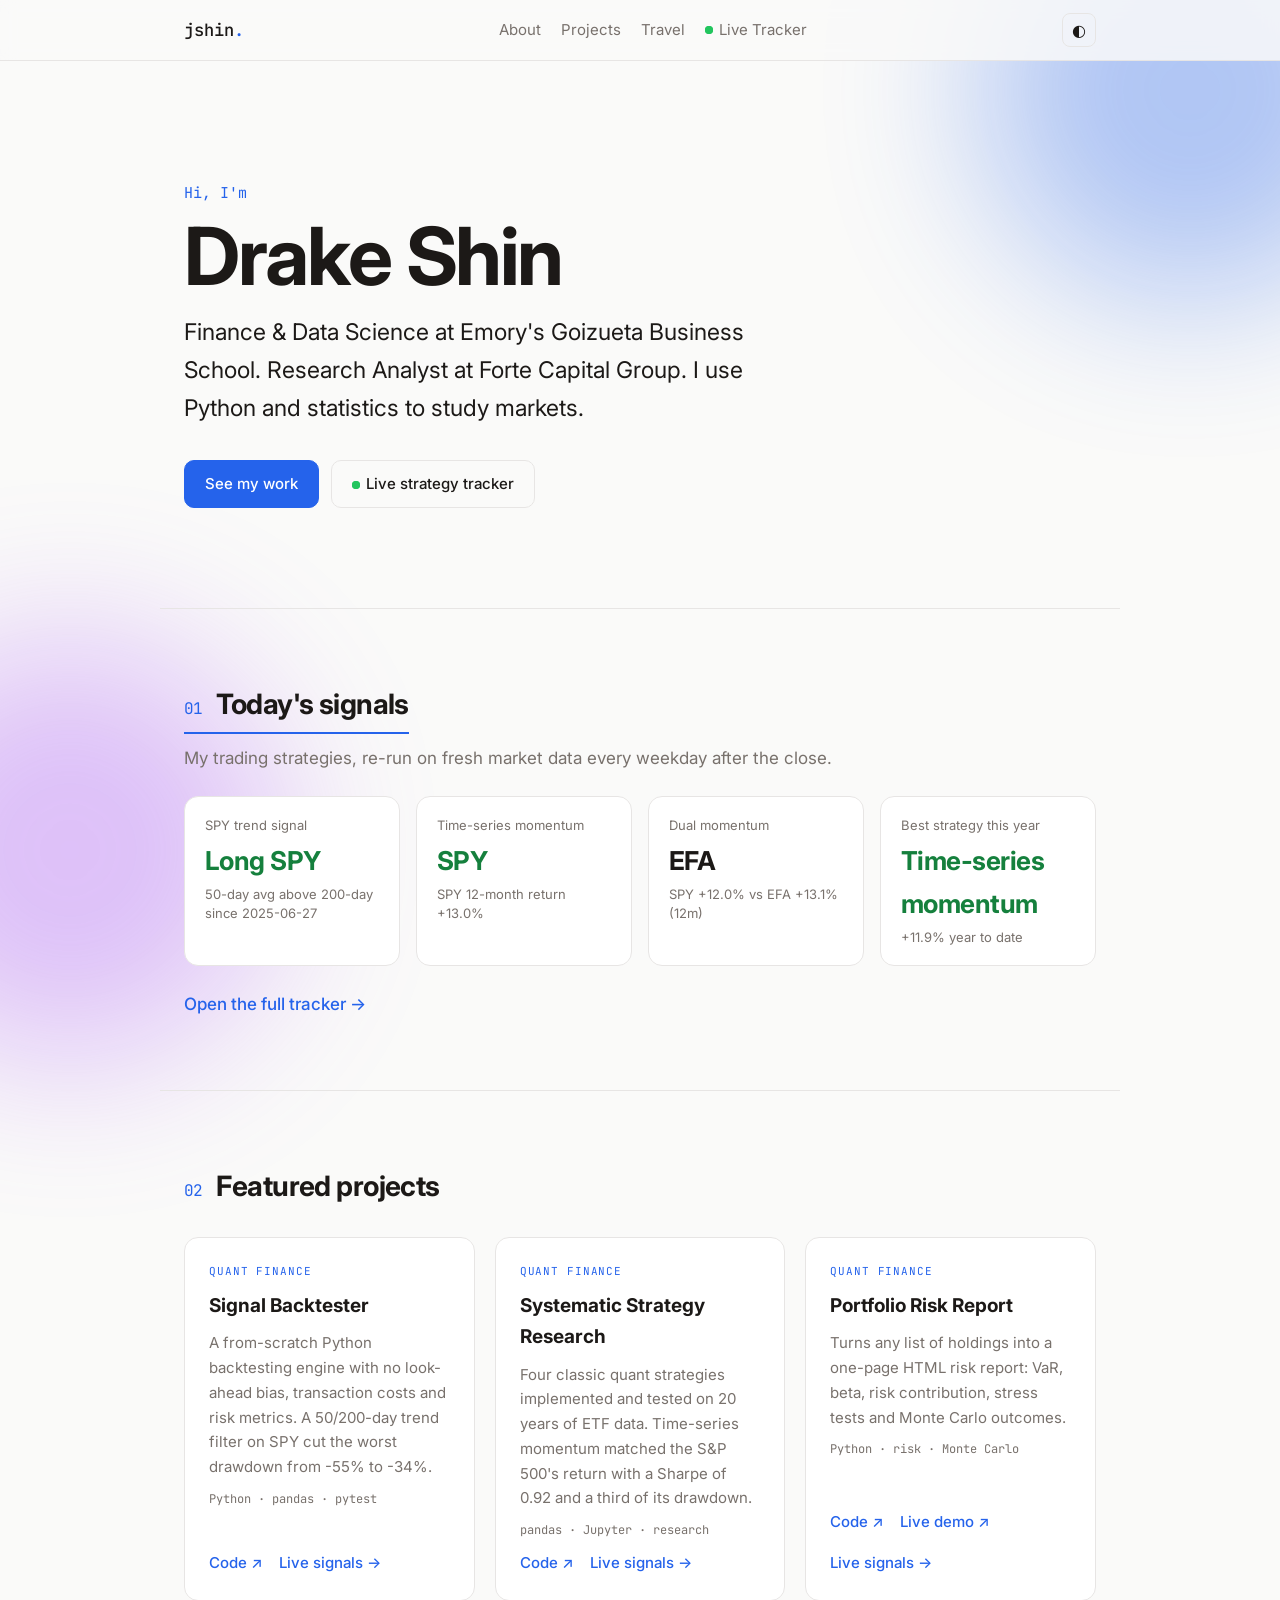
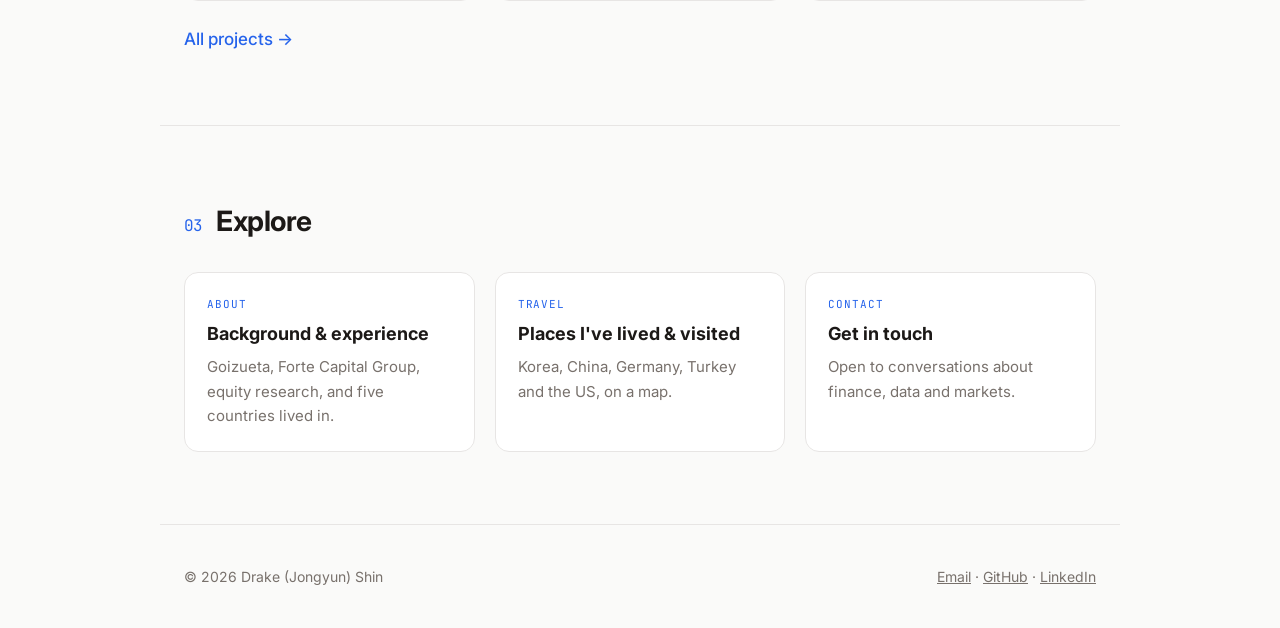
==== commit 3bdfa1a6: "Split site into Home, About, Projects, Travel and Live Tracker pages - Live Tracker re-runs signals " ====
--- a/index.html
+++ b/index.html
@@ -4,7 +4,7 @@
   <meta charset="utf-8">
   <meta name="viewport" content="width=device-width, initial-scale=1">
   <title>Drake (Jongyun) Shin</title>
-  <meta name="description" content="Drake (Jongyun) Shin: quantitative finance and data analysis projects.">
+  <meta name="description" content="Drake (Jongyun) Shin: finance and data science student at Emory Goizueta, with quant finance and data analysis projects.">
   <link rel="preconnect" href="https://fonts.googleapis.com">
   <link rel="preconnect" href="https://fonts.gstatic.com" crossorigin>
   <link href="https://fonts.googleapis.com/css2?family=Inter:wght@400;500;600;700&family=JetBrains+Mono:wght@400;500&display=swap" rel="stylesheet">
@@ -17,172 +17,97 @@
   <div class="blob b2" aria-hidden="true"></div>
   <header class="nav">
     <div class="wrap nav-inner">
-      <a href="#top" class="logo">jshin<span>.</span></a>
+      <a href="index.html" class="logo">jshin<span>.</span></a>
       <nav>
-        <a href="#about">About</a>
-        <a href="#projects">Projects</a>
-        <a href="#contact">Contact</a>
+        <a href="about.html">About</a>
+        <a href="projects.html">Projects</a>
+        <a href="travel.html">Travel</a>
+        <a href="tracker.html" class="live"><span class="dot" aria-hidden="true"></span>Live Tracker</a>
+      </nav>
+      <div class="nav-tools">
         <button id="theme" aria-label="Toggle dark mode">◐</button>
-      </nav>
+        <button id="menu" aria-label="Open menu">☰</button>
+      </div>
     </div>
   </header>
 
   <main id="top">
-    <!-- HERO: edit your name and tagline here -->
     <section class="hero wrap">
       <p class="kicker intro" style="--d:0">Hi, I'm</p>
       <h1 class="intro" style="--d:1"><span class="split">Drake Shin</span></h1>
-      <p class="tagline intro" style="--d:2">Jongyun Shin · Emory University. I use Python and statistics to study markets and data.</p>
+      <p class="tagline intro" style="--d:2">Finance &amp; Data Science at Emory's Goizueta Business School. Research Analyst at Forte Capital Group. I use Python and statistics to study markets.</p>
       <div class="cta intro" style="--d:3">
-        <a class="btn primary" href="#projects">See my work</a>
-        <a class="btn" href="#contact">Get in touch</a>
+        <a class="btn primary" href="projects.html">See my work</a>
+        <a class="btn" href="tracker.html"><span class="dot" aria-hidden="true"></span>Live strategy tracker</a>
       </div>
     </section>
 
-    <!-- ABOUT -->
-    <section id="about" class="wrap section">
-      <h2 data-reveal><span class="num">01</span> About</h2>
-      <div class="about-grid">
-        <div data-reveal="left">
-          <p>As a Research Analyst at Forte Capital Group, I contribute to market research and financial analysis to support investment decisions. In prior roles, 
-            I worked as an Equity Research Extern, where I analyzed Amneal Pharmaceuticals' financials, developed a comprehensive valuation model, and delivered a 
-            buy recommendation with a detailed price target. Currently pursuing a Bachelor of Business Administration in Finance at Emory University's Goizueta Business School 
-            with a secondary major in Data Science, I leverage skills in financial modeling, research, and business communication. I have experience studying and using SQL, 
-            Python, R, Excel, and Tableau to solve real-life business problems and analyze data sets. I have lived in Korea, China, Germany, Turkey, and the US. Constantly 
-            adapting to new systems taught me to stay comfortable with ambiguity, pick up context fast, and see problems from more than one vantage point, which is a large part of 
-            why I’m drawn to global finance and infrastructure, where the interesting work happens at the intersection of markets, policy, and borders. </p>
-          <p>My projects range from backtesting engines and portfolio risk tools to statistical analyses of sports, climate and text data, all built in Python.</p>
-        </div>
-        <ul class="skills" data-reveal="stagger">
-          <li>Python</li>
-          <li>R</li>
-          <li>SQL</li>
-          <li>Modeling</li>
-          <li>Statistics</li>
-          <li>Corporate Finance & Investments<li>
-          <li>Git &amp; GitHub</li>
-        </ul>
+    <section class="wrap section">
+      <h2 data-reveal><span class="num">01</span> Today's signals</h2>
+      <p class="lede" data-reveal>My trading strategies, re-run on fresh market data every weekday after the close.</p>
+      <div class="tiles" id="home-tiles" data-reveal="stagger">
+        <div class="tile skeleton"></div><div class="tile skeleton"></div><div class="tile skeleton"></div><div class="tile skeleton"></div>
       </div>
+      <p class="more" data-reveal><a href="tracker.html">Open the full tracker →</a></p>
     </section>
 
-    <!-- PROJECTS: copy a <article class="card"> block to add more -->
-    <section id="projects" class="wrap section">
-      <h2 data-reveal><span class="num">02</span> Projects</h2>
+    <section class="wrap section">
+      <h2 data-reveal><span class="num">02</span> Featured projects</h2>
       <div class="grid" data-reveal="stagger">
-        <article class="card">
+        <article class="card" data-kind="quant">
           <p class="kind">Quant finance</p>
           <h3>Signal Backtester</h3>
           <p>A from-scratch Python backtesting engine with no look-ahead bias, transaction costs and risk metrics. A 50/200-day trend filter on SPY cut the worst drawdown from -55% to -34%.</p>
           <p class="tags">Python · pandas · pytest</p>
-          <div class="links"><a href="https://github.com/jshin0229/signal-backtester">Code ↗</a></div>
+          <div class="links"><a href="https://github.com/jshin0229/signal-backtester">Code ↗</a><a href="tracker.html">Live signals →</a></div>
         </article>
-        <article class="card">
+        <article class="card" data-kind="quant">
           <p class="kind">Quant finance</p>
           <h3>Systematic Strategy Research</h3>
           <p>Four classic quant strategies implemented and tested on 20 years of ETF data. Time-series momentum matched the S&amp;P 500's return with a Sharpe of 0.92 and a third of its drawdown.</p>
           <p class="tags">pandas · Jupyter · research</p>
-          <div class="links"><a href="https://github.com/jshin0229/systematic-strategy-research">Code ↗</a></div>
+          <div class="links"><a href="https://github.com/jshin0229/systematic-strategy-research">Code ↗</a><a href="tracker.html">Live signals →</a></div>
         </article>
-        <article class="card">
+        <article class="card" data-kind="quant">
           <p class="kind">Quant finance</p>
           <h3>Portfolio Risk Report</h3>
           <p>Turns any list of holdings into a one-page HTML risk report: VaR, beta, risk contribution, stress tests and Monte Carlo outcomes.</p>
           <p class="tags">Python · risk · Monte Carlo</p>
-          <div class="links"><a href="https://github.com/jshin0229/portfolio-risk-report">Code ↗</a> <a href="https://jshin0229.github.io/portfolio-risk-report/">Live demo ↗</a></div>
-        </article>
-        <article class="card">
-          <p class="kind">Data analysis</p>
-          <h3>F1 Race Analytics</h3>
-          <p>73 seasons of Formula 1 data. Since 2000, pole position wins 50% of races, and retirement rates fell from over 50% to 16%.</p>
-          <p class="tags">pandas · data viz</p>
-          <div class="links"><a href="https://github.com/jshin0229/f1-race-analytics">Code ↗</a></div>
-        </article>
-        <article class="card">
-          <p class="kind">Data analysis</p>
-          <h3>CO₂ Emissions Trends</h3>
-          <p>How the top 10 emitters changed from 1960 to 2019: who has peaked, who is still growing, and a Soviet-era data trap I had to fix.</p>
-          <p class="tags">pandas · time series</p>
-          <div class="links"><a href="https://github.com/jshin0229/co2-emissions-trends">Code ↗</a></div>
-        </article>
-        <article class="card">
-          <p class="kind">Data analysis</p>
-          <h3>Yelp Review Text Analysis</h3>
-          <p>What makes 20,000 reviews negative? Log-odds word analysis, trigrams and a classifier that catches 90% of negative reviews.</p>
-          <p class="tags">NLP · scikit-learn</p>
-          <div class="links"><a href="https://github.com/jshin0229/yelp-review-text-analysis">Code ↗</a></div>
+          <div class="links"><a href="https://github.com/jshin0229/portfolio-risk-report">Code ↗</a><a href="https://jshin0229.github.io/portfolio-risk-report/">Live demo ↗</a><a href="tracker.html">Live signals →</a></div>
         </article>
       </div>
+      <p class="more" data-reveal><a href="projects.html">All projects →</a></p>
     </section>
 
-    <!-- CONTACT -->
-    <section id="contact" class="wrap section contact">
-      <h2 data-reveal><span class="num">03</span> Contact</h2>
-      <p data-reveal>Want to work together or just say hi? My inbox is open.</p>
-      <div class="cta" data-reveal="stagger">
-        <a class="btn primary" href="mailto:jshin0229@gmail.com">Email me</a>
-        <a class="btn" href="https://github.com/jshin0229">GitHub</a>
-        <a class="btn" href="https://www.linkedin.com/drake-shin">LinkedIn</a>
+    <section class="wrap section">
+      <h2 data-reveal><span class="num">03</span> Explore</h2>
+      <div class="explore" data-reveal="stagger">
+        <a class="explore-card" href="about.html"><span class="ex-kicker">About</span><strong>Background &amp; experience</strong><span>Goizueta, Forte Capital Group, equity research, and five countries lived in.</span></a>
+        <a class="explore-card" href="travel.html"><span class="ex-kicker">Travel</span><strong>Places I've lived &amp; visited</strong><span>Korea, China, Germany, Turkey and the US, on a map.</span></a>
+        <a class="explore-card" href="mailto:jshin0229@gmail.com"><span class="ex-kicker">Contact</span><strong>Get in touch</strong><span>Open to conversations about finance, data and markets.</span></a>
       </div>
     </section>
   </main>
 
   <footer class="wrap footer">
-    <p>© <span id="year"></span> Drake (Jongyun) Shin · Built with plain HTML &amp; CSS</p>
+    <p>© <span id="year"></span> Drake (Jongyun) Shin</p>
+    <p class="footer-links"><a href="mailto:jshin0229@gmail.com">Email</a> · <a href="https://github.com/jshin0229">GitHub</a> · <a href="https://www.linkedin.com/in/drake-shin">LinkedIn</a></p>
   </footer>
-
+  <script src="site.js"></script>
   <script>
-    document.getElementById('year').textContent = new Date().getFullYear();
-    const root = document.documentElement, btn = document.getElementById('theme');
-    try { const t = localStorage.getItem('theme'); if (t) root.dataset.theme = t; } catch (e) {}
-    btn.addEventListener('click', () => {
-      const dark = root.dataset.theme ? root.dataset.theme === 'dark' : matchMedia('(prefers-color-scheme: dark)').matches;
-      root.dataset.theme = dark ? 'light' : 'dark';
-      try { localStorage.setItem('theme', root.dataset.theme); } catch (e) {}
-    });
-    // Split the big name into letters so they can animate one by one
-    document.querySelectorAll('.split').forEach(el => {
-      const text = el.textContent; el.textContent = ''; el.setAttribute('aria-label', text);
-      [...text].forEach((ch, i) => {
-        const s = document.createElement('span');
-        s.className = 'ch'; s.setAttribute('aria-hidden', 'true');
-        s.style.setProperty('--i', i); s.textContent = ch === ' ' ? '\u00a0' : ch;
-        el.appendChild(s);
-      });
-    });
-
-    // Give children of stagger groups an index for delayed animation
-    document.querySelectorAll('[data-reveal="stagger"]').forEach(g =>
-      [...g.children].forEach((c, i) => c.style.setProperty('--i', i)));
-
-    // Animate elements in when they enter the screen and back out when they leave
-    // (works scrolling both down and up)
-    const io = new IntersectionObserver(entries => entries.forEach(e => {
-      e.target.classList.toggle('in', e.isIntersecting);
-      if (!e.isIntersecting) e.target.classList.toggle('above', e.boundingClientRect.top < 0);
-    }), { threshold: 0.15, rootMargin: '0px 0px -40px 0px' });
-    document.querySelectorAll('[data-reveal]').forEach(el => io.observe(el));
-
-    // Scroll progress bar + background parallax
-    const bar = document.querySelector('.progress');
-    const onScroll = () => {
-      const max = document.documentElement.scrollHeight - innerHeight;
-      bar.style.transform = `scaleX(${max > 0 ? scrollY / max : 0})`;
-      root.style.setProperty('--scroll', scrollY);
-    };
-    addEventListener('scroll', onScroll, { passive: true }); onScroll();
-
-    // 3D tilt on project cards following the mouse
-    if (matchMedia('(hover: hover) and (prefers-reduced-motion: no-preference)').matches) {
-      document.querySelectorAll('.card').forEach(card => {
-        card.addEventListener('pointermove', e => {
-          const r = card.getBoundingClientRect();
-          const x = (e.clientX - r.left) / r.width - 0.5, y = (e.clientY - r.top) / r.height - 0.5;
-          card.style.setProperty('--rx', `${-y * 10}deg`); card.style.setProperty('--ry', `${x * 10}deg`);
-          card.style.setProperty('--mx', `${(x + 0.5) * 100}%`); card.style.setProperty('--my', `${(y + 0.5) * 100}%`);
-        });
-        card.addEventListener('pointerleave', () => { card.style.setProperty('--rx', '0deg'); card.style.setProperty('--ry', '0deg'); });
-      });
-    }
+    loadTracker().then(d => {
+      const p = d.strategies.positions, t = d.spy_trend, s = d.strategies.stats;
+      const tiles = [
+        ['SPY trend signal', t.signal === 'LONG' ? 'Long SPY' : 'In cash', `50-day avg ${t.sma50 > t.sma200 ? 'above' : 'below'} 200-day since ${t.since}`, t.signal === 'LONG' ? 'up' : 'down'],
+        ['Time-series momentum', p.ts_momentum.holding, `SPY 12-month return ${fmtPct(p.ts_momentum.spy_12_1, 1, true)}`, p.ts_momentum.holding === 'SPY' ? 'up' : 'down'],
+        ['Dual momentum', p.dual_momentum.holding, `SPY ${fmtPct(p.dual_momentum.spy_12m, 1, true)} vs EFA ${fmtPct(p.dual_momentum.efa_12m, 1, true)} (12m)`, ''],
+        ['Best strategy this year', ...(() => { const [n, v] = Object.entries(s).filter(([n]) => n !== 'S&P 500' && n !== '60/40').sort((a, b) => b[1].ytd - a[1].ytd)[0]; return [n, `${fmtPct(v.ytd, 1, true)} year to date`, 'up']; })()],
+      ];
+      document.getElementById('home-tiles').innerHTML = tiles.map(([k, v, sub, cls]) =>
+        `<div class="tile"><p class="tile-k">${k}</p><p class="tile-v ${cls}">${v}</p><p class="tile-sub">${sub}</p></div>`).join('');
+      setupReveal(document.getElementById('home-tiles').parentElement);
+      document.getElementById('home-tiles').classList.add('in');
+    }).catch(() => { document.getElementById('home-tiles').innerHTML = '<p class="muted">Live data is temporarily unavailable.</p>'; });
   </script>
 </body>
 </html>
--- a/style.css
+++ b/style.css
@@ -173,3 +173,153 @@
 
 .kind { font-family: "JetBrains Mono", monospace; font-size: 11px !important; text-transform: uppercase; letter-spacing: .08em; color: var(--accent) !important; }
 .links { display: flex; gap: 16px; flex-wrap: wrap; }
+
+/* =========================================================
+   Multi-page layout (added with About / Projects / Travel / Tracker)
+   ========================================================= */
+:root { --up: #15803d; --down: #b91c1c; --skeleton: #efedeb; }
+:root[data-theme="dark"] { --up: #4ade80; --down: #f87171; --skeleton: #24201e; }
+@media (prefers-color-scheme: dark) { :root:not([data-theme="light"]) { --up: #4ade80; --down: #f87171; --skeleton: #24201e; } }
+
+.nav-tools { display: flex; gap: 8px; }
+#menu { display: none; background: none; border: 1px solid var(--border); color: var(--text); border-radius: 8px; width: 34px; height: 34px; cursor: pointer; font-size: 16px; }
+nav a[aria-current="page"] { color: var(--text); font-weight: 600; }
+nav a { position: relative; }
+nav a[aria-current="page"]::after { content: ""; position: absolute; left: 0; right: 0; bottom: -6px; height: 2px; background: var(--accent); border-radius: 2px; }
+.live { display: inline-flex; align-items: center; gap: 6px; }
+.dot { width: 8px; height: 8px; border-radius: 50%; background: #22c55e; display: inline-block; margin-right: 6px; position: relative; }
+.live .dot { margin-right: 0; }
+.dot::after { content: ""; position: absolute; inset: 0; border-radius: 50%; background: #22c55e; animation: ping 1.8s ease-out infinite; }
+@keyframes ping { from { transform: scale(1); opacity: .7; } to { transform: scale(2.6); opacity: 0; } }
+
+.page-head { padding: 96px 24px 40px; }
+.page-title { font-size: clamp(38px, 7vw, 64px); }
+.lede { color: var(--muted); max-width: 680px; margin: -12px 0 24px; }
+.lede a, .prose a, .more a { color: var(--accent); text-decoration: none; font-weight: 500; }
+.more { margin-top: 24px; }
+.prose p + p { margin-top: 16px; }
+.muted { color: var(--muted); }
+.up { color: var(--up); } .down { color: var(--down); }
+
+/* Stat tiles */
+.tiles { display: grid; grid-template-columns: repeat(4, 1fr); gap: 16px; }
+.tile, .hold-card { background: var(--surface); border: 1px solid var(--border); border-radius: 14px; padding: 18px 20px; min-height: 120px; }
+.tile.skeleton { background: var(--skeleton); border-color: transparent; animation: pulse 1.4s ease-in-out infinite; }
+@keyframes pulse { 50% { opacity: .5; } }
+.tile-k { font-size: 13px; color: var(--muted); }
+.tile-v { font-size: 26px; font-weight: 700; letter-spacing: -0.02em; margin: 4px 0 2px; }
+.tile-sub { font-size: 13px; color: var(--muted); line-height: 1.45; }
+
+/* Explore cards (home) */
+.explore { display: grid; grid-template-columns: repeat(3, 1fr); gap: 20px; }
+.explore-card { display: flex; flex-direction: column; gap: 6px; text-decoration: none; background: var(--surface); border: 1px solid var(--border);
+  border-radius: 14px; padding: 22px; transition: transform .2s, border-color .2s; }
+.explore-card:hover { transform: translateY(-3px); border-color: var(--accent); }
+.explore-card strong { font-size: 18px; }
+.explore-card span:last-child { color: var(--muted); font-size: 15px; }
+.ex-kicker { font-family: "JetBrains Mono", monospace; font-size: 11px; text-transform: uppercase; letter-spacing: .08em; color: var(--accent); }
+
+/* Timeline (about) */
+.timeline { list-style: none; padding: 0; border-left: 2px solid var(--border); margin-left: 6px; }
+.timeline li { position: relative; padding: 0 0 28px 24px; }
+.timeline li::before { content: ""; position: absolute; left: -8px; top: 6px; width: 14px; height: 14px; border-radius: 50%; background: var(--bg); border: 2px solid var(--accent); }
+.timeline h3 { font-size: 18px; margin: 2px 0 4px; }
+.timeline p { color: var(--muted); }
+.tl-when { font-family: "JetBrains Mono", monospace; font-size: 12px; text-transform: uppercase; letter-spacing: .08em; color: var(--accent) !important; }
+.flags { display: flex; flex-wrap: wrap; gap: 10px; }
+.flags span { padding: 10px 16px; border: 1px solid var(--border); border-radius: 999px; background: var(--surface); font-weight: 500; }
+
+/* Project filters */
+.filters { display: flex; gap: 8px; flex-wrap: wrap; margin-bottom: 24px; }
+.chip { border: 1px solid var(--border); background: var(--surface); color: var(--text); border-radius: 999px; padding: 8px 14px; font: inherit; font-size: 14px; cursor: pointer; }
+.chip span { color: var(--muted); margin-left: 4px; font-size: 12px; }
+.chip.active { background: var(--accent); border-color: var(--accent); color: var(--accent-text); }
+.chip.active span { color: inherit; opacity: .8; }
+.card[hidden] { display: none; }
+
+/* Travel */
+.map { height: 460px; border-radius: 16px; border: 1px solid var(--border); overflow: hidden; z-index: 0; }
+.map-legend { display: flex; gap: 18px; margin-bottom: 12px; font-size: 14px; color: var(--muted); }
+.pin { display: inline-block; width: 12px; height: 12px; border-radius: 50%; margin-right: 6px; vertical-align: -1px; }
+.pin.lived, .map-pin.lived { background: var(--accent); }
+.pin.visited, .map-pin.visited { background: #f59e0b; }
+.map-pin { display: grid; place-items: center; width: 34px; height: 34px; border-radius: 50%; border: 3px solid #fff; box-shadow: 0 2px 8px rgba(0,0,0,.3); font-size: 16px; }
+.trip-top { height: 120px; margin: -24px -24px 6px; border-radius: 14px 14px 0 0; background: linear-gradient(135deg, color-mix(in srgb, var(--accent) 35%, var(--surface)), color-mix(in srgb, #a855f7 25%, var(--surface)));
+  background-size: cover; background-position: center; display: grid; place-items: center; }
+.trip.visited .trip-top { background-image: linear-gradient(135deg, color-mix(in srgb, #f59e0b 35%, var(--surface)), color-mix(in srgb, #ec4899 25%, var(--surface))); }
+.trip-flag { font-size: 48px; }
+.leaflet-popup-content { font-family: Inter, system-ui, sans-serif; }
+
+/* Charts (tracker). Series colors: validated reference palette, light and dark steps */
+.viz-root { --surface-1: #fcfcfb; --text-primary: #0b0b0b; --text-secondary: #52514e; --grid: rgba(0,0,0,.07); --grid-strong: rgba(0,0,0,.25);
+  --ink-series: #52514e; --series-1: #2a78d6; --series-2: #eb6834; --series-3: #1baf7a; --series-4: #eda100; --series-5: #6250d6; --series-6: #e87ba4; }
+@media (prefers-color-scheme: dark) {
+  :root:where(:not([data-theme="light"])) .viz-root { --surface-1: #1a1a19; --text-primary: #f0efec; --text-secondary: #c3c2b7; --grid: rgba(255,255,255,.08);
+    --grid-strong: rgba(255,255,255,.3); --ink-series: #c3c2b7; --series-1: #3987e5; --series-2: #d95926; --series-3: #199e70; --series-4: #c98500; --series-5: #9085e9; --series-6: #d55181; }
+}
+:root[data-theme="dark"] .viz-root { --surface-1: #1a1a19; --text-primary: #f0efec; --text-secondary: #c3c2b7; --grid: rgba(255,255,255,.08);
+  --grid-strong: rgba(255,255,255,.3); --ink-series: #c3c2b7; --series-1: #3987e5; --series-2: #d95926; --series-3: #199e70; --series-4: #c98500; --series-5: #9085e9; --series-6: #d55181; }
+.chart-card { background: var(--surface); border: 1px solid var(--border); border-radius: 14px; padding: 18px; }
+.chart-top { display: flex; justify-content: space-between; align-items: flex-start; gap: 12px; flex-wrap: wrap; }
+.chart-box { position: relative; height: 320px; margin-top: 10px; }
+.chart-box.tall { height: 400px; }
+.chart-legend { display: flex; flex-wrap: wrap; gap: 6px 16px; font-size: 13px; color: var(--text-secondary, var(--muted)); }
+.sw { display: inline-block; width: 16px; height: 0; border-top: 2px solid var(--c); margin-right: 6px; vertical-align: middle; }
+.sw.dashed { border-top-style: dashed; }
+.seg { display: inline-flex; border: 1px solid var(--border); border-radius: 10px; overflow: hidden; }
+.seg button { background: none; border: 0; color: var(--muted); font: inherit; font-size: 13px; padding: 6px 12px; cursor: pointer; }
+.seg button + button { border-left: 1px solid var(--border); }
+.seg button.active { background: var(--accent); color: var(--accent-text); }
+.table-wrap { margin-top: 20px; overflow-x: auto; background: var(--surface); border: 1px solid var(--border); border-radius: 14px; }
+.data-table { width: 100%; border-collapse: collapse; font-size: 14px; font-variant-numeric: tabular-nums; }
+.data-table caption { text-align: left; padding: 14px 16px 4px; color: var(--muted); font-size: 13px; }
+.data-table th, .data-table td { padding: 10px 16px; border-bottom: 1px solid var(--border); text-align: right; white-space: nowrap; }
+.data-table th:first-child, .data-table td:first-child { text-align: left; }
+.data-table th { color: var(--muted); font-weight: 500; font-size: 13px; }
+.data-table tr:last-child td { border-bottom: 0; }
+.risk-grid { display: grid; grid-template-columns: 1.4fr 1fr; gap: 20px; align-items: start; }
+.risk-grid .table-wrap { margin-top: 0; }
+.hold-grid { display: grid; grid-template-columns: repeat(2, 1fr); gap: 16px; }
+.hold-card.wide { grid-row: span 2; }
+.hold-v { font-size: 28px; font-weight: 700; margin: 4px 0 8px; }
+.bars { display: flex; flex-direction: column; gap: 8px; margin: 10px 0; }
+.bar-row { display: grid; grid-template-columns: 64px 1fr 64px; align-items: center; gap: 10px; font-size: 14px; color: var(--muted); font-variant-numeric: tabular-nums; }
+.bar-row b { text-align: right; font-weight: 500; }
+.bar-row.held { color: var(--text); }
+.bar-row.held span { font-weight: 600; }
+.bar { height: 10px; background: var(--skeleton); border-radius: 4px; position: relative; overflow: hidden; }
+.bar i { display: block; height: 100%; background: var(--muted); opacity: .45; border-radius: 0 4px 4px 0; }
+.bar-row.held .bar i { background: var(--accent); opacity: 1; }
+.bar.diverging::before { content: ""; position: absolute; left: 50%; top: 0; bottom: 0; width: 1px; background: var(--border); }
+.bar.diverging i { position: absolute; left: 50%; width: var(--w); border-radius: 0 4px 4px 0; }
+.bar.diverging i.neg { left: auto; right: 50%; border-radius: 4px 0 0 4px; background: var(--down); }
+.disclaimer { font-size: 13px; color: var(--muted); max-width: 720px; }
+.footer { display: flex; justify-content: space-between; flex-wrap: wrap; gap: 8px; }
+.footer a { color: var(--muted); }
+
+@media (max-width: 900px) {
+  .tiles { grid-template-columns: repeat(2, 1fr); }
+  .explore { grid-template-columns: 1fr; }
+  .risk-grid, .hold-grid { grid-template-columns: 1fr; }
+  .hold-card.wide { grid-row: auto; }
+}
+@media (max-width: 720px) {
+  #menu { display: block; }
+  .nav-inner { position: relative; }
+  nav { position: absolute; top: 60px; left: -16px; right: -16px; flex-direction: column; align-items: flex-start; gap: 0;
+        background: var(--bg); border-bottom: 1px solid var(--border); padding: 8px 16px 16px; display: none; }
+  .nav-open nav { display: flex; }
+  nav a { padding: 10px 0; font-size: 16px; }
+  nav a[aria-current="page"]::after { display: none; }
+  .page-head { padding: 64px 16px 24px; }
+  .tiles { grid-template-columns: 1fr 1fr; gap: 10px; }
+  .tile { padding: 14px; min-height: 100px; }
+  .tile-v { font-size: 20px; }
+  .chart-box { height: 260px; } .chart-box.tall { height: 300px; }
+  .map { height: 340px; }
+}
+.risk-tables { display: flex; flex-direction: column; gap: 16px; }
+.risk-tables .table-wrap { margin-top: 0; }
+.risk-tables .data-table td { white-space: normal; }
+.risk-grid { grid-template-columns: minmax(0, 1.3fr) minmax(0, 1fr); }
+@media (max-width: 900px) { .risk-grid { grid-template-columns: 1fr; } }
